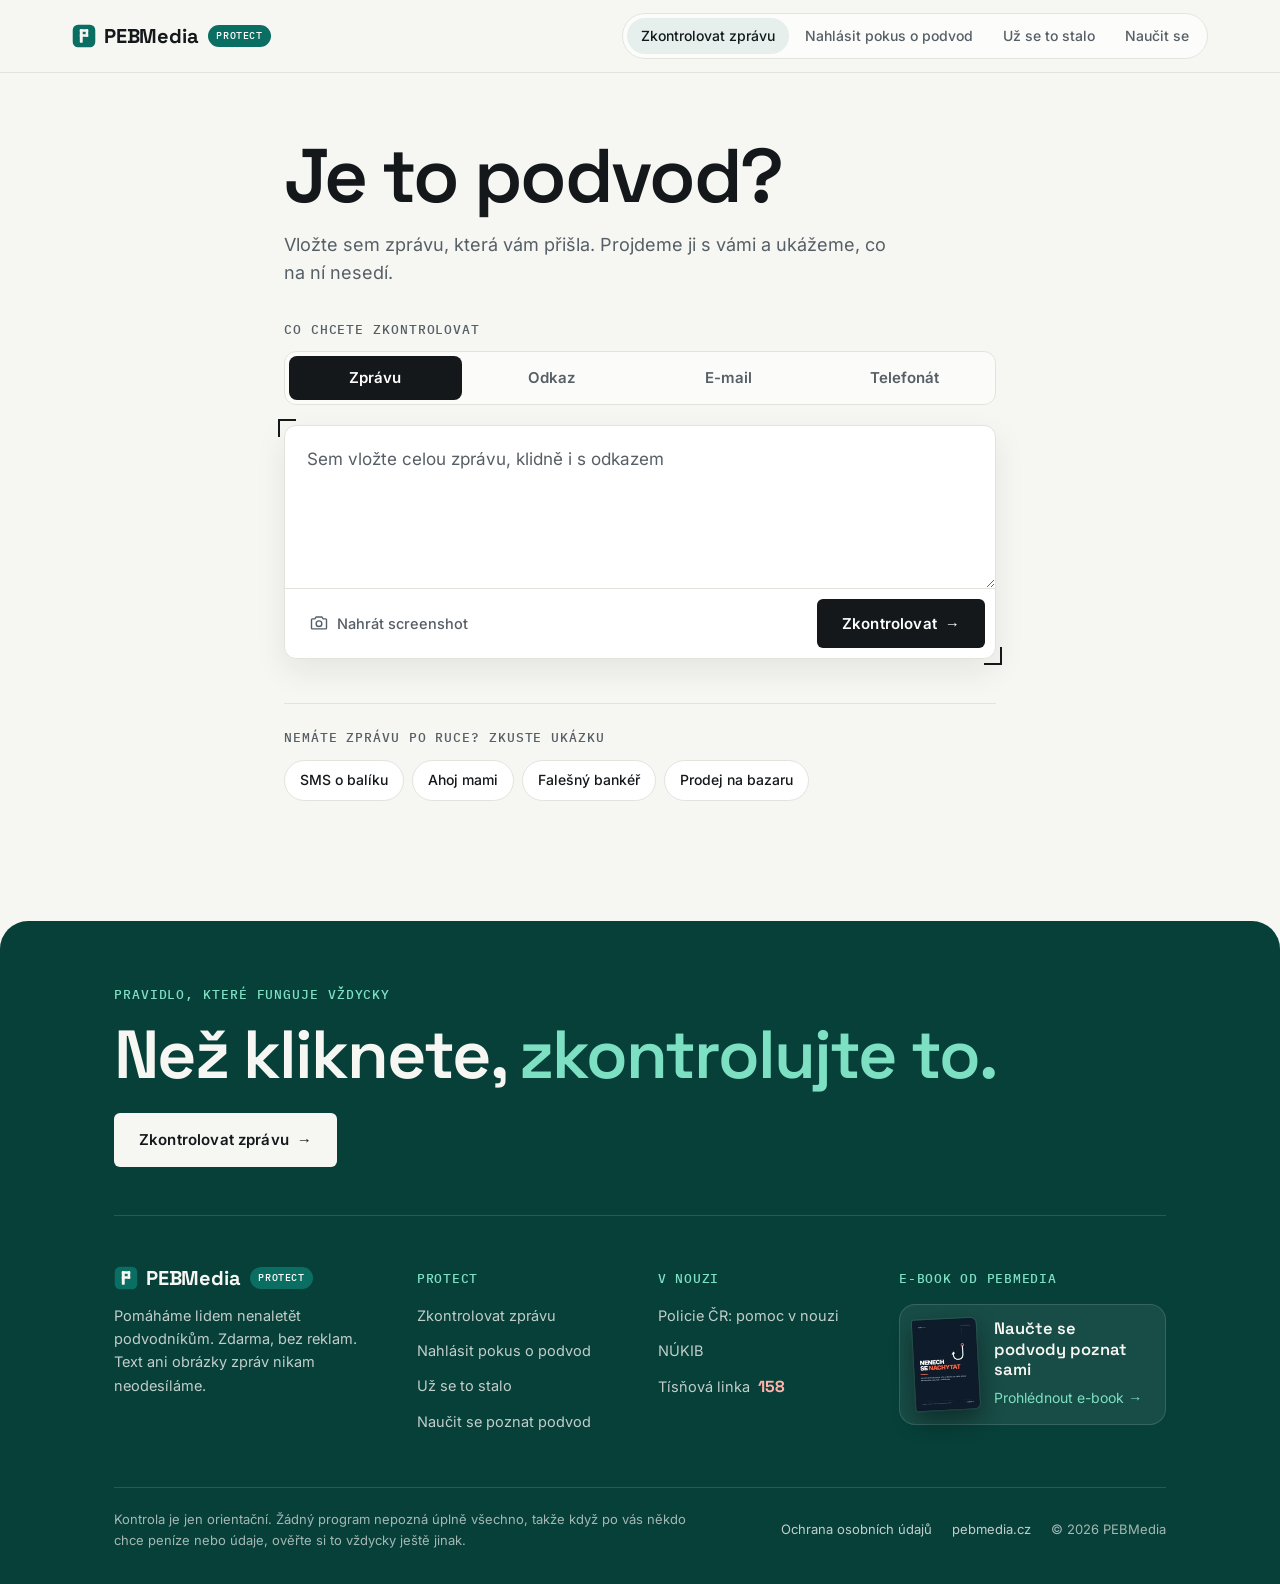
==== index.html @ 1f3a0f0b "Čistší úvod, nová patička v zelené PEBMedia, lepší zobrazení na všech telefonech - Bez štítků s tečk" ====
<!doctype html>
<html lang="cs">
<head>
<meta charset="utf-8">
<meta name="viewport" content="width=device-width, initial-scale=1, viewport-fit=cover">
<title>PEBMedia Protect</title>
<meta name="description" content="Přišla vám divná SMS nebo e-mail? Vložte ji sem a hned uvidíte, jestli jde o podvod. Zdarma, bez registrace a zpráva nikam neodchází.">
<meta name="theme-color" content="#F6F6F3">
<link rel="icon" href="data:image/svg+xml,%3Csvg xmlns='http://www.w3.org/2000/svg' viewBox='0 0 400 400'%3E%3Crect x='12' y='12' width='376' height='376' rx='88' fill='%230B6E63'/%3E%3Crect x='130' y='88' width='49' height='224' rx='10' fill='%23F6F6F3'/%3E%3Crect x='130' y='88' width='140' height='42' rx='10' fill='%23F6F6F3'/%3E%3Crect x='228' y='88' width='42' height='126' rx='10' fill='%23F6F6F3'/%3E%3Crect x='130' y='172' width='140' height='42' rx='10' fill='%23F6F6F3'/%3E%3C/svg%3E">
<link rel="stylesheet" href="assets/fonts.css">
<link rel="stylesheet" href="assets/style.css">
</head>
<body>
<!--BODY-->
<p id="sr-status" class="sr" role="status" aria-live="polite"></p>
<svg class="sprite" width="0" height="0" aria-hidden="true">
  <symbol id="logoMarkP" viewBox="0 0 400 400">
    <rect x="12" y="12" width="376" height="376" rx="88" fill="#0B6E63"/>
    <rect x="130" y="88" width="49" height="224" rx="10" fill="#F6F6F3"/>
    <rect x="130" y="88" width="140" height="42" rx="10" fill="#F6F6F3"/>
    <rect x="228" y="88" width="42" height="126" rx="10" fill="#F6F6F3"/>
    <rect x="130" y="172" width="140" height="42" rx="10" fill="#F6F6F3"/>
  </symbol>
</svg>

<header class="site-header">
  <div class="header-inner">
    <a class="logo logo-home" href="https://pebmedia.cz" aria-label="PEBMedia, zpět na web pebmedia.cz">
      <span class="logo-mark"><svg viewBox="0 0 400 400"><use href="#logoMarkP"/></svg></span>
      <span>PEBMedia</span>
      <span class="logo-tag">Protect</span>
    </a>
    <nav class="main-nav" aria-label="Hlavní">
      <a href="#" data-view="check" id="nav-check" aria-current="page"><span class="long">Zkontrolovat zprávu</span><span class="short">Kontrola</span></a>
      <a href="#nahlasit" data-view="report" id="nav-report"><span class="long">Nahlásit pokus o podvod</span><span class="short">Nahlásit</span></a>
      <a href="#pomoc" data-view="help" id="nav-help"><span class="long">Už se to stalo</span><span class="short">Už se stalo</span></a>
      <a href="#naucit" data-view="learn" id="nav-learn"><span class="long">Naučit se</span><span class="short">Naučit se</span></a>
    </nav>
  </div>
</header>

<main class="container">
  <!-- ========== KONTROLA ========== -->
  <div id="view-check">

    <section id="ask" class="hero">
      <h1>Je to podvod?</h1>
      <p class="hero-text" id="hero-text">Vložte sem zprávu, která vám přišla. Projdeme ji s vámi a ukážeme, co na ní nesedí.</p>

      <p class="mono-label modes-label" id="modes-label">Co chcete zkontrolovat</p>
      <div class="modes" role="tablist" aria-labelledby="modes-label">
        <button type="button" role="tab" class="mode" id="tab-msg" data-mode="msg" aria-controls="mode-msg" aria-selected="true">Zprávu</button>
        <button type="button" role="tab" class="mode" id="tab-url" data-mode="url" aria-controls="mode-url" aria-selected="false" tabindex="-1">Odkaz</button>
        <button type="button" role="tab" class="mode" id="tab-mail" data-mode="mail" aria-controls="mode-mail" aria-selected="false" tabindex="-1">E-mail</button>
        <button type="button" role="tab" class="mode" id="tab-call" data-mode="call" aria-controls="mode-call" aria-selected="false" tabindex="-1">Telefonát</button>
      </div>

      <div id="mode-msg" role="tabpanel" aria-labelledby="tab-msg">
      <div class="composer" id="drop">
        <span class="corner tl" aria-hidden="true"></span><span class="corner br" aria-hidden="true"></span>
        <label class="sr" for="msg">Text zprávy</label>
        <textarea id="msg" rows="5" placeholder="Sem vložte celou zprávu, klidně i s odkazem" spellcheck="false"></textarea>

        <div class="ocr" id="ocr" hidden>
          <img id="ocr-img" alt="">
          <div class="ocr-body">
            <p id="ocr-status">Čtu text z obrázku</p>
            <p id="ocr-detail" class="ocr-detail" hidden></p>
            <div class="progress" role="progressbar" aria-label="Průběh čtení obrázku"><i id="ocr-bar"></i></div>
          </div>
        </div>
        <p class="ocr-note" id="ocr-note" role="alert" hidden></p>

        <div class="composer-bar">
          <input type="file" id="file" accept="image/png,image/jpeg,image/webp,image/gif,image/bmp,image/*" hidden>
          <button type="button" class="btn-ghost" id="pick">
            <svg viewBox="0 0 24 24" aria-hidden="true"><path d="M4 7h3l1.6-2.2h6.8L17 7h3a1 1 0 0 1 1 1v10a1 1 0 0 1-1 1H4a1 1 0 0 1-1-1V8a1 1 0 0 1 1-1Z"/><circle cx="12" cy="12.8" r="3.4"/></svg>
            Nahrát screenshot
          </button>
          <button type="button" class="btn btn-primary" id="go">Zkontrolovat <span class="arrow" aria-hidden="true">→</span></button>
        </div>
      </div>

      <div class="try">
        <p class="mono-label">Nemáte zprávu po ruce? Zkuste ukázku</p>
        <div class="try-row">
          <button type="button" class="chip" data-ex="posta">SMS o balíku</button>
          <button type="button" class="chip" data-ex="mami">Ahoj mami</button>
          <button type="button" class="chip" data-ex="bank">Falešný bankéř</button>
          <button type="button" class="chip" data-ex="vinted">Prodej na bazaru</button>
        </div>
      </div>
      </div>

      <div id="mode-url" role="tabpanel" aria-labelledby="tab-url" hidden>
        <form class="composer form-card" id="url-form" novalidate>
          <span class="corner tl" aria-hidden="true"></span><span class="corner br" aria-hidden="true"></span>
          <div class="form-pad">
            <div class="field"><label for="url-in">Adresa odkazu</label>
              <input id="url-in" type="text" inputmode="url" autocomplete="off" autocapitalize="off" spellcheck="false" placeholder="např. https://ceskaposta-cz.info/zasilka"></div>
            <p class="hint">Odkaz neotevíráme ani nikam neposíláme. Rozebereme jen to, co je napsané v adrese, takže je to bezpečné.</p>
            <p class="field-err" id="url-err" role="alert" hidden>V tom, co jste vložili, jsme žádnou webovou adresu nenašli. Zkopírujte ji celou, třeba i s https://.</p>
          </div>
          <div class="composer-bar"><span></span><button type="submit" class="btn btn-primary">Rozebrat odkaz <span class="arrow" aria-hidden="true">→</span></button></div>
        </form>
        <div class="try">
          <p class="mono-label">Zkuste ukázku</p>
          <div class="try-row">
            <button type="button" class="chip" data-url-ex="https://login.csob.cz.overeni-klienta.com/prihlaseni">Banka v subdoméně</button>
            <button type="button" class="chip" data-url-ex="https://сeskaposta.cz-zasilky.info/track">Cizí písmena</button>
            <button type="button" class="chip" data-url-ex="https://bit.ly/3xYz12">Zkrácený odkaz</button>
          </div>
        </div>
      </div>

      <div id="mode-mail" role="tabpanel" aria-labelledby="tab-mail" hidden>
        <form class="composer form-card" id="mail-form" novalidate>
          <span class="corner tl" aria-hidden="true"></span><span class="corner br" aria-hidden="true"></span>
          <div class="form-pad">
            <div class="cols">
              <div class="field"><label for="m-name">Jméno odesílatele</label><input id="m-name" type="text" autocomplete="off" placeholder="např. Česká spořitelna"></div>
              <div class="field"><label for="m-addr">Adresa odesílatele</label><input id="m-addr" type="text" inputmode="email" autocomplete="off" autocapitalize="off" spellcheck="false" placeholder="např. info@banka.cz"></div>
              <div class="field field-wide"><label for="m-subj">Předmět</label><input id="m-subj" type="text" autocomplete="off"></div>
              <div class="field field-wide"><label for="m-body">Text e-mailu</label><textarea id="m-body" rows="5" spellcheck="false" placeholder="Vložte text e-mailu i s odkazy"></textarea></div>
            </div>
            <p class="hint">Adresu najdete po rozkliknutí jména odesílatele. Jméno si může nastavit kdokoli, adresa prozradí víc.</p>
            <details class="more-fields">
              <summary>Mám i technické hlavičky e-mailu (pro pokročilé)</summary>
              <div class="field"><label for="m-head">Hlavičky e-mailu</label><textarea id="m-head" rows="4" spellcheck="false" placeholder="From: …&#10;Reply-To: …&#10;Authentication-Results: …"></textarea></div>
              <p class="hint">V poště je najdete pod volbou jako Zobrazit originál nebo Zdrojový kód zprávy. Přečteme z nich jen to, co v nich je zapsané. Sami nic neověřujeme.</p>
            </details>
            <p class="field-err" id="mail-err" role="alert" hidden>Vyplňte prosím aspoň adresu odesílatele nebo text e-mailu.</p>
          </div>
          <div class="composer-bar"><span></span><button type="submit" class="btn btn-primary">Zkontrolovat e-mail <span class="arrow" aria-hidden="true">→</span></button></div>
        </form>
      </div>

      <div id="mode-call" role="tabpanel" aria-labelledby="tab-call" hidden>
        <div class="card quiz call" id="call-box"></div>
      </div>

    </section>

    <section id="result" hidden></section>
  </div>

  <!-- ========== NAHLÁSIT POKUS ========== -->
  <div id="view-report" hidden>
    <section class="hero hero-sm">
      <h1>Zkoušeli to na vás?</h1>
      <p class="hero-text">I když jste nenaletěli, stojí za to podvod nahlásit. Číslo nebo web se pak dá zablokovat dřív, než přijde o peníze někdo další.</p>
    </section>

    <div class="police-cta">
      <div>
        <p class="mono-label">Policie ČR</p>
        <h2>Chcete to nahlásit policii?</h2>
        <p>Policie ČR na svém webu online formulář pro oznámení neuvádí. Oznámení podáte osobně, poštou, datovou schránkou nebo e-mailem s elektronickým podpisem. Pomůžeme vám připravit jeho text.</p>
      </div>
      <button type="button" class="btn btn-light" data-open-police>Připravit oznámení <span class="arrow" aria-hidden="true">→</span></button>
    </div>

    <section class="block">
      <p class="mono-label">Rychlé nahlášení</p>
      <h2>Kam s tím podle toho, co vám přišlo</h2>
      <div class="ways">
        <article class="way">
          <p class="way-tag">SMS</p>
          <h3>Podvodná SMS</h3>
          <p>Přepošlete ji na číslo <b class="num-big">7726</b>. Je to společná linka českých operátorů pro nahlašování podvodných zpráv.</p>
        </article>
        <article class="way">
          <p class="way-tag">Telefonát</p>
          <h3>Divný hovor</h3>
          <p>U některých operátorů pošlete na <b class="num-big">7726</b> SMS ve tvaru <code>Podvod číslo čas</code>, třeba <code>Podvod 777123456 14:20</code>.</p>
        </article>
        <article class="way">
          <p class="way-tag">Web</p>
          <h3>Falešná stránka</h3>
          <p>Nahlaste ji Googlu. Když ji uzná za podvod, Chrome a další prohlížeče na ni začnou varovat.</p>
          <a class="way-link" href="https://safebrowsing.google.com/safebrowsing/report_phish/?hl=cs" target="_blank" rel="noopener">Nahlásit stránku Googlu <span aria-hidden="true">↗</span></a>
        </article>
        <article class="way">
          <p class="way-tag">E-mail</p>
          <h3>Podvodný e-mail</h3>
          <p>V poště ho označte jako spam nebo phishing. Na nic v něm neklikejte a neodpovídejte na něj.</p>
        </article>
        <article class="way">
          <p class="way-tag">Bazar</p>
          <h3>Falešný kupující nebo prodejce</h3>
          <p>Nahlaste profil přímo na bazaru nebo na Vinted a varujte ostatní na webu Podvod na bazaru.</p>
          <a class="way-link" href="https://podvodnabazaru.cz" target="_blank" rel="noopener">podvodnabazaru.cz <span aria-hidden="true">↗</span></a>
        </article>
        <article class="way">
          <p class="way-tag">E-shop</p>
          <h3>Podezřelý e-shop</h3>
          <p>Dejte vědět České obchodní inspekci. Vede seznam rizikových e-shopů, před kterými varuje.</p>
          <a class="way-link" href="https://coi.gov.cz" target="_blank" rel="noopener">coi.gov.cz <span aria-hidden="true">↗</span></a>
        </article>
      </div>
      <p class="note-src">Postup vychází z doporučení Policie ČR. Když podvodník zneužil jméno konkrétní firmy, třeba pošty nebo banky, napište i jí. Většinou o tom ráda ví.</p>
    </section>
  </div>

  <!-- ========== UŽ SE TO STALO ========== -->
  <div id="view-help" hidden>
    <section class="hero hero-sm">
      <h1>Už se to stalo?</h1>
      <p class="hero-text">Hlavně klid. Spousta věcí se dá ještě zachránit, když začnete hned.</p>
    </section>

    <div class="alarm">
      <p class="mono-label">Nejdřív tohle</p>
      <p><b>Jde o peníze nebo o kartu?</b> Zavolejte hned své bance na číslo ze zadní strany karty. Kartu si můžete zablokovat i sami v aplikaci banky.</p>
      <p>Když vám někdo vyhrožuje nebo jste v ohrožení, volejte <b class="big-num">158</b></p>
    </div>

    <section class="block">
      <p class="mono-label">Nouzový plán</p>
      <h2>Co se vám stalo?</h2>
      <p class="block-text">Označte všechno, co platí. Seřadíme kroky podle toho, co je potřeba udělat nejdřív.</p>
      <fieldset class="checks sit-list" id="sit-list"><legend class="sr">Co se stalo</legend></fieldset>
      <div id="plan" class="plan"></div>
    </section>

    <div class="police-cta">
      <div>
        <p class="mono-label">Policie ČR</p>
        <h2>Přišli jste o peníze nebo údaje?</h2>
        <p>Podejte oznámení na policii. Pomůžeme vám připravit text, aby v něm nic důležitého nechybělo. Podáte ho pak sami.</p>
      </div>
      <button type="button" class="btn btn-light" data-open-police>Připravit oznámení <span class="arrow" aria-hidden="true">→</span></button>
    </div>
  </div>

  <!-- ========== NAUČIT SE ========== -->
  <div id="view-learn" hidden>
    <section class="hero hero-sm">
      <h1>Poznejte podvod dřív, než přijde</h1>
      <p class="hero-text">Krátký trénink a přehled nejčastějších triků. Na každém příkladu ukážeme, podle čeho podvod poznáte a co dělat.</p>
    </section>

    <section class="block" id="training-sec">
      <p class="mono-label">Trénink</p>
      <h2>Podvod, nebo v pořádku?</h2>
      <p class="block-text">Osm krátkých zpráv. U každé tipněte, jestli je to podvod. Hned uvidíte vysvětlení.</p>
      <div class="card quiz training" id="training"></div>
    </section>

    <section class="block">
      <p class="mono-label">Knihovna podvodů</p>
      <h2>Nejčastější triky podvodníků</h2>
      <div class="acc lib-list">
        <details class="lib" id="podvod-balik">
          <summary><span class="lib-tag">SMS</span><span class="sum-title">Falešná zásilka</span></summary>
          <div class="inner">
            <p class="lib-desc">Zpráva tvrdí, že balík nejde doručit nebo že je potřeba doplatit pár korun za clo či dopravu. Odkaz vede na falešnou stránku, která chce údaje z karty.</p>
            <p class="mono-label lib-label">Vymyšlená ukázka</p>
            <blockquote class="lib-ex">PPL: Zásilku nelze doručit, chybí číslo domu. Doplňte adresu a uhraďte 29 Kč do 24 hodin: https://ppl-cz.dorucovani.top/adresa</blockquote>
            <div class="lib-cols">
              <div><p class="lib-h">Podle čeho ho poznáte</p><ul class="lib-signs"><li>Malá částka a krátký termín</li><li>Adresa jen připomíná název přepravce</li><li>Chce údaje z karty kvůli pár korunám</li></ul></div>
              <div><p class="lib-h">Co dělat</p><ul class="lib-todo"><li>Na odkaz neklikejte</li><li>Stav zásilky ověřte v aplikaci nebo na webu přepravce, který napíšete sami</li><li>SMS přepošlete na 7726</li></ul></div>
            </div>
            <button type="button" class="btn btn-secondary lib-btn" data-lib-ex="PPL: Zásilku nelze doručit, chybí číslo domu. Doplňte adresu a uhraďte 29 Kč do 24 hodin: https://ppl-cz.dorucovani.top/adresa">Zkontrolovat ukázku <span class="arrow" aria-hidden="true">→</span></button>
          </div>
        </details>
        <details class="lib" id="podvod-bankar">
          <summary><span class="lib-tag">Telefonát</span><span class="sum-title">Falešný bankéř a bezpečný účet</span></summary>
          <div class="inner">
            <p class="lib-desc">Volá „bezpečnostní oddělení banky“ nebo „policie“. Tvrdí, že vám někdo krade peníze a že je musíte rychle převést na bezpečný účet nebo si nainstalovat aplikaci.</p>
            <p class="mono-label lib-label">Vymyšlená ukázka</p>
            <blockquote class="lib-ex">Dobrý den, tady bezpečnostní oddělení vaší banky. Na vašem účtu probíhá podezřelá transakce. Abychom ochránili vaše úspory, převeďte je prosím na bezpečný účet.</blockquote>
            <div class="lib-cols">
              <div><p class="lib-h">Podle čeho ho poznáte</p><ul class="lib-signs"><li>Bezpečný účet neexistuje</li><li>Číslo na displeji může vypadat jako číslo banky, i to se dá podvrhnout</li><li>Spěch, strach a prosba, abyste o tom nikomu neříkali</li></ul></div>
              <div><p class="lib-h">Co dělat</p><ul class="lib-todo"><li>Zavěste</li><li>Zavolejte bance sami na číslo ze zadní strany karty</li><li>Nic nepřevádějte, nic neinstalujte a nesdělujte žádné kódy</li></ul></div>
            </div>
            <button type="button" class="btn btn-secondary lib-btn" data-lib-call>Projít průvodce telefonátem <span class="arrow" aria-hidden="true">→</span></button>
          </div>
        </details>
        <details class="lib" id="podvod-mami">
          <summary><span class="lib-tag">Chat</span><span class="sum-title">Ahoj mami, mám nové číslo</span></summary>
          <div class="inner">
            <p class="lib-desc">Někdo píše jako vaše dítě nebo jiný blízký. Rozbil se mu telefon, má nové číslo a hned potřebuje zaplatit fakturu.</p>
            <p class="mono-label lib-label">Vymyšlená ukázka</p>
            <blockquote class="lib-ex">Ahoj mami, rozbil se mi mobil, tohle je moje nové číslo. Můžeš za mě rychle zaplatit fakturu 12 400 Kč? Banku mám ve starém telefonu.</blockquote>
            <div class="lib-cols">
              <div><p class="lib-h">Podle čeho ho poznáte</p><ul class="lib-signs"><li>Neznámé číslo a hned prosba o peníze</li><li>Nechce volat, jen psát</li><li>Spěch a výmluva, proč nemůže zaplatit sám</li></ul></div>
              <div><p class="lib-h">Co dělat</p><ul class="lib-todo"><li>Zavolejte na číslo, které máte u blízkého uložené</li><li>Zeptejte se na něco, co ví jen on</li><li>Dokud si to neověříte, nic neposílejte</li></ul></div>
            </div>
            <button type="button" class="btn btn-secondary lib-btn" data-lib-ex="Ahoj mami, rozbil se mi mobil, tohle je moje nové číslo. Můžeš za mě rychle zaplatit fakturu 12 400 Kč? Banku mám ve starém telefonu.">Zkontrolovat ukázku <span class="arrow" aria-hidden="true">→</span></button>
          </div>
        </details>
        <details class="lib" id="podvod-bazar">
          <summary><span class="lib-tag">Bazar</span><span class="sum-title">Kupující, který vám chce „poslat peníze“</span></summary>
          <div class="inner">
            <p class="lib-desc">Při prodeji na bazaru nebo Vinted se ozve zájemce. Zboží prý zaplatil přes „bezpečnou platbu“ a vy máte jen kliknout a peníze přijmout.</p>
            <p class="mono-label lib-label">Vymyšlená ukázka</p>
            <blockquote class="lib-ex">Dobrý den, zboží jsem zaplatil přes Vinted, kurýr si ho vyzvedne. Pro přijetí platby klikněte a potvrďte kartu: vinted-cz.prijem-platby.online/item/552</blockquote>
            <div class="lib-cols">
              <div><p class="lib-h">Podle čeho ho poznáte</p><ul class="lib-signs"><li>Abyste peníze dostali, nikdy nemusíte zadávat údaje z karty</li><li>Odkaz vede mimo web bazaru</li><li>Kupující chce přejít do WhatsAppu nebo e-mailu</li></ul></div>
              <div><p class="lib-h">Co dělat</p><ul class="lib-todo"><li>Komunikujte jen uvnitř bazaru</li><li>Na odkazy od kupujících neklikejte</li><li>Profil nahlaste bazaru</li></ul></div>
            </div>
            <button type="button" class="btn btn-secondary lib-btn" data-lib-ex="Dobrý den, zboží jsem zaplatil přes Vinted, kurýr si ho vyzvedne. Pro přijetí platby klikněte a potvrďte kartu: vinted-cz.prijem-platby.online/item/552">Zkontrolovat ukázku <span class="arrow" aria-hidden="true">→</span></button>
          </div>
        </details>
        <details class="lib" id="podvod-investice">
          <summary><span class="lib-tag">Reklama</span><span class="sum-title">Zaručený výdělek z investic</span></summary>
          <div class="inner">
            <p class="lib-desc">Reklama se známou tváří nebo „poradce“ slibuje rychlé zbohatnutí na kryptoměnách či akciích. Začíná se malou částkou, pak chce víc a víc.</p>
            <p class="mono-label lib-label">Vymyšlená ukázka</p>
            <blockquote class="lib-ex">Gratulujeme! Byli jste vybráni do investičního programu. Z vkladu 5 000 Kč můžete mít do měsíce 80 000 Kč. Zaručený výdělek bez rizika.</blockquote>
            <div class="lib-cols">
              <div><p class="lib-h">Podle čeho ho poznáte</p><ul class="lib-signs"><li>Zaručený výdělek neexistuje</li><li>Známá osobnost v reklamě bývá zneužitá</li><li>Tlak, abyste vložili víc, nebo instalace aplikace pro vzdálený přístup</li></ul></div>
              <div><p class="lib-h">Co dělat</p><ul class="lib-todo"><li>Nic neposílejte</li><li>Investiční firmu si ověřte v seznamech České národní banky</li><li>Kdo slibuje vrácení ztracených peněz za poplatek, bývá další podvodník</li></ul></div>
            </div>
            <button type="button" class="btn btn-secondary lib-btn" data-lib-ex="Gratulujeme! Byli jste vybráni do investičního programu. Z vkladu 5 000 Kč můžete mít do měsíce 80 000 Kč. Zaručený výdělek bez rizika.">Zkontrolovat ukázku <span class="arrow" aria-hidden="true">→</span></button>
          </div>
        </details>
        <details class="lib" id="podvod-prace">
          <summary><span class="lib-tag">Chat</span><span class="sum-title">Snadná práce z domova</span></summary>
          <div class="inner">
            <p class="lib-desc">Nabídka vydělat stovky korun denně za lajkování videí nebo hodnocení hotelů. Komunikace se rychle přesune na WhatsApp nebo Telegram.</p>
            <p class="mono-label lib-label">Vymyšlená ukázka</p>
            <blockquote class="lib-ex">Dobrý den, nabízíme práci z domova, 1 500 až 3 000 Kč denně za hodnocení produktů. Pro více informací napište na WhatsApp.</blockquote>
            <div class="lib-cols">
              <div><p class="lib-h">Podle čeho ho poznáte</p><ul class="lib-signs"><li>Velký výdělek za skoro žádnou práci</li><li>Přesun do chatu</li><li>Časem chtějí „vklad“, abyste mohli vybrat odměnu</li></ul></div>
              <div><p class="lib-h">Co dělat</p><ul class="lib-todo"><li>Neodpovídejte</li><li>Neposílejte peníze ani kopii dokladů</li><li>Zprávu nahlaste jako spam</li></ul></div>
            </div>
            <button type="button" class="btn btn-secondary lib-btn" data-lib-ex="Dobrý den, nabízíme práci z domova, 1 500 až 3 000 Kč denně za hodnocení produktů. Pro více informací napište na WhatsApp.">Zkontrolovat ukázku <span class="arrow" aria-hidden="true">→</span></button>
          </div>
        </details>
        <details class="lib" id="podvod-preplatek">
          <summary><span class="lib-tag">SMS</span><span class="sum-title">Přeplatek nebo vrácení peněz</span></summary>
          <div class="inner">
            <p class="lib-desc">Úřad, energetická firma nebo operátor vám prý dluží peníze. Abyste je dostali, máte vyplnit údaje z karty.</p>
            <p class="mono-label lib-label">Vymyšlená ukázka</p>
            <blockquote class="lib-ex">Finanční správa: Máte nárok na vrácení přeplatku daně 4 210 Kč. Pro výplatu vyplňte údaje platební karty: https://vraceni-dane.online/form</blockquote>
            <div class="lib-cols">
              <div><p class="lib-h">Podle čeho ho poznáte</p><ul class="lib-signs"><li>Úřady peníze vracejí na účet, ne „přes kartu“</li><li>Adresa není oficiální web úřadu</li><li>Lákavá částka, kterou nečekáte</li></ul></div>
              <div><p class="lib-h">Co dělat</p><ul class="lib-todo"><li>Na odkaz neklikejte</li><li>Ověřte si to přímo u úřadu nebo firmy</li><li>SMS přepošlete na 7726</li></ul></div>
            </div>
            <button type="button" class="btn btn-secondary lib-btn" data-lib-ex="Finanční správa: Máte nárok na vrácení přeplatku daně 4 210 Kč. Pro výplatu vyplňte údaje platební karty: https://vraceni-dane.online/form">Zkontrolovat ukázku <span class="arrow" aria-hidden="true">→</span></button>
          </div>
        </details>
        <details class="lib" id="podvod-ucet">
          <summary><span class="lib-tag">E-mail</span><span class="sum-title">Zablokovaný účet nebo schránka</span></summary>
          <div class="inner">
            <p class="lib-desc">E-mail jako od banky, Seznamu, Microsoftu nebo Netflixu tvrdí, že účet bude zablokován. Odkaz vede na kopii přihlašovací stránky.</p>
            <p class="mono-label lib-label">Vymyšlená ukázka</p>
            <blockquote class="lib-ex">Váš účet bude do 24 hodin zablokován kvůli neověřeným údajům. Přihlaste se a ověřte svou totožnost: https://seznam-overeni.com/login</blockquote>
            <div class="lib-cols">
              <div><p class="lib-h">Podle čeho ho poznáte</p><ul class="lib-signs"><li>Výhrůžka zablokováním a krátký termín</li><li>Adresa odkazu není oficiální doména služby</li><li>Jméno odesílatele nesedí s jeho adresou</li></ul></div>
              <div><p class="lib-h">Co dělat</p><ul class="lib-todo"><li>Na odkaz neklikejte</li><li>Přihlaste se sami přes aplikaci nebo web, který znáte</li><li>Pokud jste heslo zadali, hned ho změňte</li></ul></div>
            </div>
            <button type="button" class="btn btn-secondary lib-btn" data-lib-ex="Váš účet bude do 24 hodin zablokován kvůli neověřeným údajům. Přihlaste se a ověřte svou totožnost: https://seznam-overeni.com/login">Zkontrolovat ukázku <span class="arrow" aria-hidden="true">→</span></button>
          </div>
        </details>
        <details class="lib" id="podvod-qr">
          <summary><span class="lib-tag">Dopis i SMS</span><span class="sum-title">QR kód s výzvou k platbě</span></summary>
          <div class="inner">
            <p class="lib-desc">Dopis, leták nebo zpráva s QR kódem, který máte rychle naskenovat a zaplatit pokutu, poplatek nebo „doplatek“.</p>
            <p class="mono-label lib-label">Vymyšlená ukázka</p>
            <blockquote class="lib-ex">Výzva k úhradě: nezaplacené parkovné. Naskenujte QR kód a uhraďte pokutu 1 500 Kč do 3 dnů, jinak předáme vymáhání.</blockquote>
            <div class="lib-cols">
              <div><p class="lib-h">Podle čeho ho poznáte</p><ul class="lib-signs"><li>Nátlak a výhrůžka vymáháním</li><li>Neznáte, za co platíte</li><li>QR kód může vést na cizí účet nebo falešnou stránku</li></ul></div>
              <div><p class="lib-h">Co dělat</p><ul class="lib-todo"><li>Než zaplatíte, ověřte si pohledávku u úřadu nebo firmy na kontaktu, který si najdete sami</li><li>Podívejte se, komu peníze posíláte, než platbu potvrdíte</li></ul></div>
            </div>
            <button type="button" class="btn btn-secondary lib-btn" data-lib-ex="Výzva k úhradě: nezaplacené parkovné. Naskenujte QR kód a uhraďte pokutu 1 500 Kč do 3 dnů, jinak předáme vymáhání.">Zkontrolovat ukázku <span class="arrow" aria-hidden="true">→</span></button>
          </div>
        </details>
        <details class="lib" id="podvod-eshop">
          <summary><span class="lib-tag">Web</span><span class="sum-title">Podezřele levný e-shop</span></summary>
          <div class="inner">
            <p class="lib-desc">Obchod nabízí značkové zboží za zlomek ceny, často z reklamy na sociálních sítích. Zboží nikdy nepřijde.</p>
            <div class="lib-cols">
              <div><p class="lib-h">Podle čeho ho poznáte</p><ul class="lib-signs"><li>Ceny, které jsou až moc dobré</li><li>Chybí IČO, adresa nebo skutečný kontakt</li><li>Jen platba předem, žádná dobírka</li></ul></div>
              <div><p class="lib-h">Co dělat</p><ul class="lib-todo"><li>Podívejte se do seznamu rizikových e-shopů České obchodní inspekce</li><li>Hledejte recenze mimo samotný web</li><li>Platili jste kartou? Zavolejte bance kvůli reklamaci platby</li></ul></div>
            </div>
            <a class="way-link" href="https://coi.gov.cz" target="_blank" rel="noopener">coi.gov.cz <span aria-hidden="true">↗</span></a>
          </div>
        </details>
        <details class="lib" id="podvod-znamka">
          <summary><span class="lib-tag">Web</span><span class="sum-title">Falešná dálniční známka</span></summary>
          <div class="inner">
            <p class="lib-desc">Stránka, která vypadá jako oficiální prodej elektronické dálniční známky, ale účtuje si vyšší cenu, nebo známku vůbec neprodá.</p>
            <p class="mono-label lib-label">Vymyšlená ukázka</p>
            <blockquote class="lib-ex">Kupte si dálniční známku na rok 2027 rychle a bez front: https://dalnicni-znamka-eshop.com</blockquote>
            <div class="lib-cols">
              <div><p class="lib-h">Podle čeho ho poznáte</p><ul class="lib-signs"><li>Web se objeví mezi placenými výsledky vyhledávání</li><li>Cena je vyšší než oficiální</li><li>Adresa není oficiální prodejní web</li></ul></div>
              <div><p class="lib-h">Co dělat</p><ul class="lib-todo"><li>Známku kupujte jen přes oficiální web edalnice.cz nebo na prodejních místech</li><li>Adresu si raději napište sami</li></ul></div>
            </div>
            <button type="button" class="btn btn-secondary lib-btn" data-lib-ex="Kupte si dálniční známku na rok 2027 rychle a bez front: https://dalnicni-znamka-eshop.com">Zkontrolovat ukázku <span class="arrow" aria-hidden="true">→</span></button>
          </div>
        </details>
        <details class="lib" id="podvod-podpora">
          <summary><span class="lib-tag">Telefonát</span><span class="sum-title">Falešná technická podpora</span></summary>
          <div class="inner">
            <p class="lib-desc">Volá „Microsoft“, operátor nebo banka a tvrdí, že máte v počítači virus. Chce, abyste nainstalovali AnyDesk nebo TeamViewer.</p>
            <p class="mono-label lib-label">Vymyšlená ukázka</p>
            <blockquote class="lib-ex">Dobrý den, volám z technické podpory Microsoftu. Ve vašem počítači jsme našli virus. Nainstalujte si prosím aplikaci AnyDesk, pomůžeme vám ho odstranit.</blockquote>
            <div class="lib-cols">
              <div><p class="lib-h">Podle čeho ho poznáte</p><ul class="lib-signs"><li>Firmy samy nevolají kvůli virům ve vašem počítači</li><li>Chtějí vzdálený přístup</li><li>Pak „omylem“ vrací peníze a chtějí je zpátky</li></ul></div>
              <div><p class="lib-h">Co dělat</p><ul class="lib-todo"><li>Zavěste</li><li>Nic neinstalujte</li><li>Pokud už je aplikace nainstalovaná, odpojte zařízení od internetu a postupujte podle nouzového plánu</li></ul></div>
            </div>
            <button type="button" class="btn btn-secondary lib-btn" data-lib-call>Projít průvodce telefonátem <span class="arrow" aria-hidden="true">→</span></button>
          </div>
        </details>
      </div>
      <p class="lib-meta">Aktualizováno 13. 10. 2026. Ukázky jsou vymyšlené, adresy v nich neotevírejte.</p>
      <p class="note-src">Vychází z doporučení <a href="https://archiv.policie.gov.cz/clanek/web-informacni-servis-zpravodajstvi-soucasne-trendy-podvodniku-vishing-a-spoofing.aspx" target="_blank" rel="noopener">Policie ČR</a> a <a href="https://nukib.gov.cz/cs/infoservis/aktuality/1997-jak-se-branit-podvodnym-telefonatum/" target="_blank" rel="noopener">NÚKIB</a>. Víc příkladů a testů najdete na <a href="https://www.kybertest.cz" target="_blank" rel="noopener">kybertest.cz</a> (Česká bankovní asociace) a <a href="https://www.panprokoukl.cz" target="_blank" rel="noopener">panprokoukl.cz</a> (Olomoucký kraj a Policie ČR).</p>
    </section>
  </div>
</main>

<!-- ========== OKNO: OZNÁMENÍ PRO POLICII ========== -->
<dialog id="police" class="modal" aria-labelledby="police-title">
  <div class="modal-head">
    <div>
      <p class="mono-label">Podklady pro Policii ČR</p>
      <h2 id="police-title">Připravíme text oznámení</h2>
    </div>
    <button type="button" class="modal-close" data-close aria-label="Zavřít">
      <svg viewBox="0 0 24 24" aria-hidden="true"><path d="M6 6l12 12M18 6 6 18"/></svg>
    </button>
  </div>

  <form class="modal-body" id="report" novalidate>
    <p class="modal-intro">Vyplňte, co víte. Kromě dvou označených polí není nic povinné. <b>Nic se nikam neodesílá.</b> Na konci dostanete text oznámení a postup, jak ho policii podat sami.</p>

    <fieldset class="step">
      <legend><span class="step-num">01</span>Co se stalo</legend>
      <div class="seg" role="radiogroup" aria-label="Rozsah" aria-required="true">
        <label class="seg-opt"><input type="radio" name="r-kind" value="attempt" checked><span>Jen pokus, o nic jsem nepřišel(a)</span></label>
        <label class="seg-opt"><input type="radio" name="r-kind" value="loss"><span>Přišel(a) jsem o peníze nebo údaje</span></label>
      </div>
      <p class="hint" id="r-kind-hint" hidden>Odpověděli jste, že jste už na něco klikli nebo něco zaplatili. Vyberte prosím, co platí.</p>
      <p class="field-err" id="r-kind-err" role="alert" hidden>Vyberte prosím, jestli šlo jen o pokus, nebo jste o něco přišli.</p>
      <div class="cols">
        <div class="field"><label for="r-when">Kdy to bylo</label><input id="r-when" type="text" placeholder="např. 12. 10. 2026 kolem 14:30"></div>
        <div class="field"><label for="r-channel">Jak se ozvali</label>
          <select id="r-channel"><option>přes SMS</option><option>e-mailem</option><option>telefonátem</option><option>přes WhatsApp nebo jiný chat</option><option>přes sociální síť</option><option>přes inzerát nebo bazar</option><option>jiným způsobem</option></select></div>
        <div class="field"><label for="r-from">Číslo nebo adresa podvodníka</label><input id="r-from" type="text"></div>
        <div class="field"><label for="r-link">Odkaz ze zprávy</label><input id="r-link" type="text"></div>
      </div>
      <div class="loss-only cols" hidden>
        <div class="field"><label for="r-amount">O kolik jste přišli</label><input id="r-amount" type="text" inputmode="decimal" placeholder="např. 12 500 Kč"></div>
        <div class="field"><label for="r-account">Kam peníze odešly</label><input id="r-account" type="text" placeholder="číslo účtu, pokud ho znáte"></div>
      </div>
      <div class="checks">
        <p class="checks-title">Co jste udělali (zaškrtněte, co platí)</p>
        <label class="check"><input type="checkbox" value="Otevřel(a) jsem odkaz ze zprávy."><span>Otevřel(a) jsem odkaz</span></label>
        <label class="check"><input type="checkbox" value="Zadal(a) jsem přihlašovací údaje nebo heslo."><span>Zadal(a) jsem heslo</span></label>
        <label class="check"><input type="checkbox" value="Zadal(a) jsem údaje z platební karty."><span>Zadal(a) jsem údaje z karty</span></label>
        <label class="check"><input type="checkbox" value="Poslal(a) jsem peníze."><span>Poslal(a) jsem peníze</span></label>
        <label class="check"><input type="checkbox" value="Nainstaloval(a) jsem aplikaci nebo jsem někomu umožnil(a) vzdálený přístup."><span>Nainstaloval(a) jsem aplikaci</span></label>
        <label class="check"><input type="checkbox" value="Sdělil(a) jsem kód z SMS."><span>Řekl(a) jsem kód z SMS</span></label>
      </div>
    </fieldset>

    <fieldset class="step">
      <legend><span class="step-num">02</span>Popište to vlastními slovy</legend>
      <div class="field"><label for="r-desc">Co se dělo</label><textarea id="r-desc" rows="4" placeholder="Kdo psal nebo volal, co po vás chtěl a co jste udělali."></textarea></div>
      <div class="field"><label for="r-timeline">Průběh krok po kroku</label><textarea id="r-timeline" rows="3" placeholder="Každý krok na nový řádek, třeba:&#10;14:20 přišla SMS o zásilce&#10;14:25 zadal(a) jsem údaje z karty&#10;14:40 volal(a) jsem bance"></textarea></div>
      <div class="field"><label for="r-msg">Text podvodné zprávy</label><textarea id="r-msg" rows="3" placeholder="Pokud ho máte, vložte ho sem."></textarea></div>
      <div class="checks">
        <p class="checks-title">Co máte u sebe jako důkaz</p>
        <label class="check"><input type="checkbox" id="r-ev-screens"><span>Screenshoty zpráv</span></label>
        <label class="check"><input type="checkbox" id="r-ev-message"><span>Původní zprávu v telefonu nebo e-mailu</span></label>
        <label class="check"><input type="checkbox" id="r-ev-payment"><span>Potvrzení o platbě nebo výpis</span></label>
      </div>
    </fieldset>

    <fieldset class="step">
      <legend><span class="step-num">03</span>Kdo oznámení podává</legend>
      <p class="hint">Policie podle svých stránek u oznámení uvádí jméno, datum narození a adresu oznamovatele. Bez nich vás nemůže kontaktovat. Oznámení jde podat i anonymně, pak pole nechte prázdná.</p>
      <div class="cols">
        <div class="field"><label for="r-name">Jméno a příjmení</label><input id="r-name" type="text" autocomplete="name"></div>
        <div class="field"><label for="r-born">Datum narození</label><input id="r-born" type="text" placeholder="např. 1. 5. 1960"></div>
        <div class="field field-wide"><label for="r-address">Adresa bydliště</label><input id="r-address" type="text" autocomplete="street-address"></div>
        <div class="field field-wide"><label for="r-contact">Telefon nebo e-mail</label><input id="r-contact" type="text"></div>
      </div>
      <label class="check loss-only" hidden><input type="checkbox" id="r-claim"><span>Chci, aby soud rozhodl o náhradě mé škody</span></label>
    </fieldset>

    <fieldset class="step">
      <legend><span class="step-num">04</span>Komu je oznámení určené</legend>
      <div class="field"><label for="r-region">Kraj, kde se to stalo nebo kde bydlíte (povinné)</label>
        <select id="r-region" required aria-required="true">
          <option value="" selected disabled>Vyberte kraj</option>
          <option value="krpa">Hlavní město Praha</option>
          <option value="krps">Středočeský kraj</option>
          <option value="krpc">Jihočeský kraj</option>
          <option value="krpp">Plzeňský kraj</option>
          <option value="krpk">Karlovarský kraj</option>
          <option value="krpu">Ústecký kraj</option>
          <option value="krpl">Liberecký kraj</option>
          <option value="krph">Královéhradecký kraj</option>
          <option value="krpe">Pardubický kraj</option>
          <option value="krpj">Kraj Vysočina</option>
          <option value="krpb">Jihomoravský kraj</option>
          <option value="krpm">Olomoucký kraj</option>
          <option value="krpz">Zlínský kraj</option>
          <option value="krpt">Moravskoslezský kraj</option>
        </select>
        <p class="field-err" id="r-region-err" role="alert" hidden>Vyberte prosím kraj, aby oznámení mělo správného adresáta.</p>
      </div>
    </fieldset>

    <div class="modal-actions">
      <button type="submit" class="btn btn-primary">Připravit text oznámení <span class="arrow" aria-hidden="true">→</span></button>
    </div>

    <div class="out" id="report-out" hidden>
      <p class="not-sent"><b>Zatím nic nebylo odesláno.</b> Tohle je jen text oznámení. Policii ho musíte podat sami jedním ze způsobů níže.</p>
      <p class="mono-label" id="report-out-title" tabindex="-1">Text oznámení</p>
      <pre id="report-text"></pre>
      <div class="row">
        <button type="button" class="btn btn-primary" id="copy">Zkopírovat text</button>
        <span class="copied" id="copy-msg" role="status"></span>
      </div>

      <p class="mono-label send-title">Jak ho podat (podle Policie ČR)</p>
      <ol class="send">
        <li>
          <b>Osobně na kterémkoli oddělení policie</b>
          <span>Ústně do protokolu. Vezměte s sebou tenhle text a telefon se zprávami. Policie oznámení přijmout musí na kterémkoli útvaru.</span>
        </li>
        <li>
          <b>Písemně poštou</b>
          <span>Text vytiskněte, podepište a pošlete doporučeně, nebo ho doneste osobně a nechte si potvrdit převzetí.</span>
        </li>
        <li>
          <b>Datovou schránkou</b>
          <span>Pošlete ho datovou schránkou krajského ředitelství. Seznam schránek: <a href="https://policie.gov.cz/datove-schranky-utvaru" target="_blank" rel="noopener">policie.gov.cz/datove-schranky-utvaru</a>.</span>
        </li>
        <li>
          <b>E-mailem s uznávaným elektronickým podpisem</b>
          <span>Na podatelnu krajského ředitelství <code class="addr" id="r-addr">nejdřív vyberte kraj</code> <button type="button" class="link" id="copy-addr">zkopírovat adresu</button></span>
          <span class="small-note">Policie u e-mailu uvádí uznávaný elektronický podpis. Běžný e-mail bez podpisu nemusí stačit, proto raději zvolte jiný způsob, pokud podpis nemáte.</span>
          <a class="way-link" id="r-mail" href="#">Otevřít e-mail <span aria-hidden="true">↗</span></a>
          <span class="small-note" id="r-mail-note"></span>
        </li>
      </ol>
      <p class="small-note">Přiložte screenshoty zpráv a u ztráty peněz i výpis z účtu. Zprávy zatím nemažte, jsou to důkazy. Zdroj postupu: <a href="https://policie.gov.cz/trestni-oznameni-odkaz" target="_blank" rel="noopener">policie.gov.cz</a>.</p>
    </div>
  </form>
</dialog>

<footer class="site-footer">
  <div class="container">
    <div class="footer-cta">
      <div>
        <p class="mono-label">Pravidlo, které funguje vždycky</p>
        <p class="footer-claim">Než kliknete, <span>zkontrolujte to.</span></p>
      </div>
      <a href="#" class="btn btn-light" data-view="check" data-top>Zkontrolovat zprávu <span class="arrow" aria-hidden="true">→</span></a>
    </div>

    <div class="footer-grid">
      <div class="footer-brand">
        <a class="logo" href="https://pebmedia.cz" target="_blank" rel="noopener">
          <span class="logo-mark"><svg viewBox="0 0 400 400"><use href="#logoMarkP"/></svg></span>
          <span>PEBMedia</span>
          <span class="logo-tag">Protect</span>
        </a>
        <p>Pomáháme lidem nenaletět podvodníkům. Zdarma, bez reklam. Text ani obrázky zpráv nikam neodesíláme.</p>
      </div>

      <div class="footer-col">
        <p class="footer-col-title">Protect</p>
        <a href="#" data-view="check" data-top>Zkontrolovat zprávu</a>
        <a href="#nahlasit" data-view="report">Nahlásit pokus o podvod</a>
        <a href="#pomoc" data-view="help">Už se to stalo</a>
        <a href="#naucit" data-view="learn">Naučit se poznat podvod</a>
      </div>

      <div class="footer-col">
        <p class="footer-col-title">V nouzi</p>
        <a href="https://policie.gov.cz/kyberkriminalita/pomoc-v-nouzi-4" target="_blank" rel="noopener">Policie ČR: pomoc v nouzi</a>
        <a href="https://nukib.gov.cz" target="_blank" rel="noopener">NÚKIB</a>
        <span>Tísňová linka <b>158</b></span>
      </div>

      <div class="footer-col footer-col-book">
        <p class="footer-col-title">E-book od PEBMedia</p>
        <a class="footer-book" href="https://pebmedia.cz/obchod/ebooky/" target="_blank" rel="noopener">
          <img class="footer-book-cover" src="assets/img/ebook-nenech-se-nachytat.webp" alt="Obálka e-booku Nenech se nachytat" width="72" height="102" loading="lazy">
          <span class="footer-book-text">
            <b>Naučte se podvody poznat sami</b>
            <span class="footer-book-link">Prohlédnout e-book <span class="arrow" aria-hidden="true">→</span></span>
          </span>
        </a>
      </div>
    </div>

    <div class="footer-bottom">
      <p>Kontrola je jen orientační. Žádný program nepozná úplně všechno, takže když po vás někdo chce peníze nebo údaje, ověřte si to vždycky ještě jinak.</p>
      <div class="footer-legal">
        <a href="https://pebmedia.cz/privacy.html" target="_blank" rel="noopener">Ochrana osobních údajů</a>
        <a href="https://pebmedia.cz" target="_blank" rel="noopener">pebmedia.cz</a>
        <span>© 2026 PEBMedia</span>
      </div>
    </div>
  </div>
</footer>
<!--/BODY-->
<script src="assets/analyzer.js"></script>
<script src="assets/report.js"></script>
<script src="assets/guides.js"></script>
<script src="assets/app.js"></script>
</body>
</html>
---- assets/fonts.css ----
/* Písma hostovaná přímo na pebmedia.cz (ne z Google Fonts) — návštěvníkům se tak
   nepředává IP adresa Googlu (GDPR). Licence: SIL Open Font License 1.1.
   Jen sady latin + latin-ext (čeština). Vygenerováno z fonts.googleapis.com. */

/* IBM Plex Mono 500 latin-ext */
@font-face {
  font-family: 'IBM Plex Mono';
  font-style: normal;
  font-weight: 500;
  font-display: swap;
  src: url(fonts/ibm-plex-mono-latin-ext-0.woff2) format('woff2');
  unicode-range: U+0100-02BA, U+02BD-02C5, U+02C7-02CC, U+02CE-02D7, U+02DD-02FF, U+0304, U+0308, U+0329, U+1D00-1DBF, U+1E00-1E9F, U+1EF2-1EFF, U+2020, U+20A0-20AB, U+20AD-20C0, U+2113, U+2C60-2C7F, U+A720-A7FF;
}

/* IBM Plex Mono 500 latin */
@font-face {
  font-family: 'IBM Plex Mono';
  font-style: normal;
  font-weight: 500;
  font-display: swap;
  src: url(fonts/ibm-plex-mono-latin-1.woff2) format('woff2');
  unicode-range: U+0000-00FF, U+0131, U+0152-0153, U+02BB-02BC, U+02C6, U+02DA, U+02DC, U+0304, U+0308, U+0329, U+2000-206F, U+20AC, U+2122, U+2191, U+2193, U+2212, U+2215, U+FEFF, U+FFFD;
}

/* IBM Plex Mono 600 latin-ext */
@font-face {
  font-family: 'IBM Plex Mono';
  font-style: normal;
  font-weight: 600;
  font-display: swap;
  src: url(fonts/ibm-plex-mono-latin-ext-2.woff2) format('woff2');
  unicode-range: U+0100-02BA, U+02BD-02C5, U+02C7-02CC, U+02CE-02D7, U+02DD-02FF, U+0304, U+0308, U+0329, U+1D00-1DBF, U+1E00-1E9F, U+1EF2-1EFF, U+2020, U+20A0-20AB, U+20AD-20C0, U+2113, U+2C60-2C7F, U+A720-A7FF;
}

/* IBM Plex Mono 600 latin */
@font-face {
  font-family: 'IBM Plex Mono';
  font-style: normal;
  font-weight: 600;
  font-display: swap;
  src: url(fonts/ibm-plex-mono-latin-3.woff2) format('woff2');
  unicode-range: U+0000-00FF, U+0131, U+0152-0153, U+02BB-02BC, U+02C6, U+02DA, U+02DC, U+0304, U+0308, U+0329, U+2000-206F, U+20AC, U+2122, U+2191, U+2193, U+2212, U+2215, U+FEFF, U+FFFD;
}

/* Inter 400 latin-ext */
@font-face {
  font-family: 'Inter';
  font-style: normal;
  font-weight: 400;
  font-display: swap;
  src: url(fonts/inter-latin-ext-4.woff2) format('woff2');
  unicode-range: U+0100-02BA, U+02BD-02C5, U+02C7-02CC, U+02CE-02D7, U+02DD-02FF, U+0304, U+0308, U+0329, U+1D00-1DBF, U+1E00-1E9F, U+1EF2-1EFF, U+2020, U+20A0-20AB, U+20AD-20C0, U+2113, U+2C60-2C7F, U+A720-A7FF;
}

/* Inter 400 latin */
@font-face {
  font-family: 'Inter';
  font-style: normal;
  font-weight: 400;
  font-display: swap;
  src: url(fonts/inter-latin-5.woff2) format('woff2');
  unicode-range: U+0000-00FF, U+0131, U+0152-0153, U+02BB-02BC, U+02C6, U+02DA, U+02DC, U+0304, U+0308, U+0329, U+2000-206F, U+20AC, U+2122, U+2191, U+2193, U+2212, U+2215, U+FEFF, U+FFFD;
}

/* Inter 500 latin-ext */
@font-face {
  font-family: 'Inter';
  font-style: normal;
  font-weight: 500;
  font-display: swap;
  src: url(fonts/inter-latin-ext-4.woff2) format('woff2');
  unicode-range: U+0100-02BA, U+02BD-02C5, U+02C7-02CC, U+02CE-02D7, U+02DD-02FF, U+0304, U+0308, U+0329, U+1D00-1DBF, U+1E00-1E9F, U+1EF2-1EFF, U+2020, U+20A0-20AB, U+20AD-20C0, U+2113, U+2C60-2C7F, U+A720-A7FF;
}

/* Inter 500 latin */
@font-face {
  font-family: 'Inter';
  font-style: normal;
  font-weight: 500;
  font-display: swap;
  src: url(fonts/inter-latin-5.woff2) format('woff2');
  unicode-range: U+0000-00FF, U+0131, U+0152-0153, U+02BB-02BC, U+02C6, U+02DA, U+02DC, U+0304, U+0308, U+0329, U+2000-206F, U+20AC, U+2122, U+2191, U+2193, U+2212, U+2215, U+FEFF, U+FFFD;
}

/* Inter 600 latin-ext */
@font-face {
  font-family: 'Inter';
  font-style: normal;
  font-weight: 600;
  font-display: swap;
  src: url(fonts/inter-latin-ext-4.woff2) format('woff2');
  unicode-range: U+0100-02BA, U+02BD-02C5, U+02C7-02CC, U+02CE-02D7, U+02DD-02FF, U+0304, U+0308, U+0329, U+1D00-1DBF, U+1E00-1E9F, U+1EF2-1EFF, U+2020, U+20A0-20AB, U+20AD-20C0, U+2113, U+2C60-2C7F, U+A720-A7FF;
}

/* Inter 600 latin */
@font-face {
  font-family: 'Inter';
  font-style: normal;
  font-weight: 600;
  font-display: swap;
  src: url(fonts/inter-latin-5.woff2) format('woff2');
  unicode-range: U+0000-00FF, U+0131, U+0152-0153, U+02BB-02BC, U+02C6, U+02DA, U+02DC, U+0304, U+0308, U+0329, U+2000-206F, U+20AC, U+2122, U+2191, U+2193, U+2212, U+2215, U+FEFF, U+FFFD;
}

/* Inter 700 latin-ext */
@font-face {
  font-family: 'Inter';
  font-style: normal;
  font-weight: 700;
  font-display: swap;
  src: url(fonts/inter-latin-ext-4.woff2) format('woff2');
  unicode-range: U+0100-02BA, U+02BD-02C5, U+02C7-02CC, U+02CE-02D7, U+02DD-02FF, U+0304, U+0308, U+0329, U+1D00-1DBF, U+1E00-1E9F, U+1EF2-1EFF, U+2020, U+20A0-20AB, U+20AD-20C0, U+2113, U+2C60-2C7F, U+A720-A7FF;
}

/* Inter 700 latin */
@font-face {
  font-family: 'Inter';
  font-style: normal;
  font-weight: 700;
  font-display: swap;
  src: url(fonts/inter-latin-5.woff2) format('woff2');
  unicode-range: U+0000-00FF, U+0131, U+0152-0153, U+02BB-02BC, U+02C6, U+02DA, U+02DC, U+0304, U+0308, U+0329, U+2000-206F, U+20AC, U+2122, U+2191, U+2193, U+2212, U+2215, U+FEFF, U+FFFD;
}

/* Space Grotesk 500 latin-ext */
@font-face {
  font-family: 'Space Grotesk';
  font-style: normal;
  font-weight: 500;
  font-display: swap;
  src: url(fonts/space-grotesk-latin-ext-6.woff2) format('woff2');
  unicode-range: U+0100-02BA, U+02BD-02C5, U+02C7-02CC, U+02CE-02D7, U+02DD-02FF, U+0304, U+0308, U+0329, U+1D00-1DBF, U+1E00-1E9F, U+1EF2-1EFF, U+2020, U+20A0-20AB, U+20AD-20C0, U+2113, U+2C60-2C7F, U+A720-A7FF;
}

/* Space Grotesk 500 latin */
@font-face {
  font-family: 'Space Grotesk';
  font-style: normal;
  font-weight: 500;
  font-display: swap;
  src: url(fonts/space-grotesk-latin-7.woff2) format('woff2');
  unicode-range: U+0000-00FF, U+0131, U+0152-0153, U+02BB-02BC, U+02C6, U+02DA, U+02DC, U+0304, U+0308, U+0329, U+2000-206F, U+20AC, U+2122, U+2191, U+2193, U+2212, U+2215, U+FEFF, U+FFFD;
}

/* Space Grotesk 600 latin-ext */
@font-face {
  font-family: 'Space Grotesk';
  font-style: normal;
  font-weight: 600;
  font-display: swap;
  src: url(fonts/space-grotesk-latin-ext-6.woff2) format('woff2');
  unicode-range: U+0100-02BA, U+02BD-02C5, U+02C7-02CC, U+02CE-02D7, U+02DD-02FF, U+0304, U+0308, U+0329, U+1D00-1DBF, U+1E00-1E9F, U+1EF2-1EFF, U+2020, U+20A0-20AB, U+20AD-20C0, U+2113, U+2C60-2C7F, U+A720-A7FF;
}

/* Space Grotesk 600 latin */
@font-face {
  font-family: 'Space Grotesk';
  font-style: normal;
  font-weight: 600;
  font-display: swap;
  src: url(fonts/space-grotesk-latin-7.woff2) format('woff2');
  unicode-range: U+0000-00FF, U+0131, U+0152-0153, U+02BB-02BC, U+02C6, U+02DA, U+02DC, U+0304, U+0308, U+0329, U+2000-206F, U+20AC, U+2122, U+2191, U+2193, U+2212, U+2215, U+FEFF, U+FFFD;
}

/* Space Grotesk 700 latin-ext */
@font-face {
  font-family: 'Space Grotesk';
  font-style: normal;
  font-weight: 700;
  font-display: swap;
  src: url(fonts/space-grotesk-latin-ext-6.woff2) format('woff2');
  unicode-range: U+0100-02BA, U+02BD-02C5, U+02C7-02CC, U+02CE-02D7, U+02DD-02FF, U+0304, U+0308, U+0329, U+1D00-1DBF, U+1E00-1E9F, U+1EF2-1EFF, U+2020, U+20A0-20AB, U+20AD-20C0, U+2113, U+2C60-2C7F, U+A720-A7FF;
}

/* Space Grotesk 700 latin */
@font-face {
  font-family: 'Space Grotesk';
  font-style: normal;
  font-weight: 700;
  font-display: swap;
  src: url(fonts/space-grotesk-latin-7.woff2) format('woff2');
  unicode-range: U+0000-00FF, U+0131, U+0152-0153, U+02BB-02BC, U+02C6, U+02DA, U+02DC, U+0304, U+0308, U+0329, U+2000-206F, U+20AC, U+2122, U+2191, U+2193, U+2212, U+2215, U+FEFF, U+FFFD;
}
---- assets/style.css ----
/* ==========================================================================
   PEBMedia Protect
   Vychází z design systému pebmedia.cz: teplá offwhite plocha, inkoustově černý text
   a hlavní akce, jeden hluboký teal jako akcent. Space Grotesk / Inter / IBM Plex Mono.
   Signaturní prvek PEBMedia: rohové "technické" závorky, tady kolem zkoumané zprávy.
   Stejně jako hlavní web jen ve světlém provedení.
   ========================================================================== */

:root {
  --bg: #F6F6F3;
  --surface: #FFFFFF;
  --ink: #14181B;
  --ink-soft: #565F66;
  --ink-faint: #656C72;
  --border: #E3E3DE;
  --border-strong: #8E8E87;
  --accent: #0B6E63;
  --accent-ink: #063E38;
  --accent-tint: #E6EFEC;
  --accent-bright: #7EE0C3;
  --danger: #B23B3B;
  --danger-tint: #F7E7E5;
  --warn: #8F5B00;
  --warn-tint: #F6ECD8;

  --font-display: 'Space Grotesk', 'Inter', system-ui, sans-serif;
  --font-body: 'Inter', -apple-system, BlinkMacSystemFont, 'Segoe UI', sans-serif;
  --font-mono: 'IBM Plex Mono', ui-monospace, Consolas, monospace;

  --radius-s: 6px;
  --radius-m: 12px;
  --radius-l: 16px;
  --shadow-s: 0 1px 2px rgba(20, 24, 27, 0.04), 0 1px 1px rgba(20, 24, 27, 0.03);
  --shadow-m: 0 12px 32px rgba(20, 24, 27, 0.08);
  --ease: cubic-bezier(0.16, 1, 0.3, 1);
  color-scheme: light;
}

* { box-sizing: border-box; }
html { -webkit-text-size-adjust: 100%; }
body {
  margin: 0;
  background: var(--bg);
  color: var(--ink);
  font-family: var(--font-body);
  font-size: 16px;
  line-height: 1.6;
  -webkit-font-smoothing: antialiased;
}
h1, h2, h3 { font-family: var(--font-display); font-weight: 600; margin: 0; letter-spacing: -0.01em; text-wrap: balance; }
p { margin: 0; }
a { color: var(--accent); text-underline-offset: 3px; }
a:hover { color: var(--accent-ink); }
button { font-family: inherit; }
:focus-visible { outline: 2px solid var(--accent); outline-offset: 3px; border-radius: 4px; }
::selection { background: var(--accent); color: #fff; }
svg { flex: none; }
[hidden] { display: none !important; }
.sprite { position: absolute; width: 0; height: 0; overflow: hidden; }
.sr { position: absolute; width: 1px; height: 1px; overflow: hidden; clip: rect(0 0 0 0); white-space: nowrap; }

.container { width: 100%; max-width: 760px; margin: 0 auto; padding-inline: 24px; }
@media (max-width: 520px) { .container { padding-inline: 16px; } }

/* Malé technické popisky jako na pebmedia.cz */
.mono-label, .eyebrow {
  font-family: var(--font-mono); font-size: 13px; font-weight: 500;
  letter-spacing: 0.07em; text-transform: uppercase; color: var(--ink-soft);
}
.eyebrow { display: inline-flex; align-items: center; gap: 8px; color: var(--accent-ink); }
.dot { width: 6px; height: 6px; border-radius: 50%; background: var(--accent); display: inline-block; flex: none; }
.dot-red { background: var(--danger); }

/* ---------------------------------- Hlavička ---------------------------------- */
.site-header {
  position: sticky; top: env(safe-area-inset-top, 0px); z-index: 50;
  background: rgba(246, 246, 243, 0.86);
  -webkit-backdrop-filter: blur(10px); backdrop-filter: blur(10px);
  border-bottom: 1px solid var(--border);
}
.header-inner {
  max-width: 1200px; margin: 0 auto; padding: 0 32px; height: 72px;
  display: flex; align-items: center; justify-content: space-between; gap: 16px;
}
@media (max-width: 520px) { .header-inner { padding: 0 16px; height: 64px; } }
.logo {
  font-family: var(--font-display); font-weight: 700; font-size: 20px; letter-spacing: -0.01em;
  display: flex; align-items: center; gap: 8px; color: var(--ink); text-decoration: none;
}
.logo:hover { color: var(--ink); }
.logo-mark { width: 24px; height: 24px; display: inline-flex; }
.logo-mark svg { width: 100%; height: 100%; }
.logo-tag {
  font-family: var(--font-mono); font-weight: 500; font-size: 10px; letter-spacing: 0.06em; text-transform: uppercase;
  background: var(--accent); color: #fff; padding: 3px 8px; border-radius: 100px; margin-left: 2px;
}
.main-nav {
  display: flex; gap: 2px; padding: 4px; border: 1px solid var(--border); border-radius: 100px;
  background: rgba(255, 255, 255, 0.6);
}
.main-nav a {
  padding: 7px 14px; border-radius: 100px; font-size: 14px; font-weight: 500; color: var(--ink-soft);
  text-decoration: none; white-space: nowrap; transition: color .25s var(--ease), background .25s var(--ease);
}
.main-nav a:hover { color: var(--ink); }
.main-nav a[aria-current="page"] { color: var(--ink); background: var(--accent-tint); }
.main-nav .short { display: none; }
@media (max-width: 860px) {
  .main-nav .long { display: none; }
  .main-nav .short { display: inline; }
}
@media (max-width: 700px) {
  .header-inner { flex-wrap: wrap; height: auto; padding-block: 10px; row-gap: 10px; }
  .main-nav { width: 100%; display: grid; grid-template-columns: repeat(3, 1fr); }
  .main-nav a { text-align: center; padding: 8px 6px; font-size: 13.5px; }
}

/* ---------------------------------- Úvod ---------------------------------- */
.hero { padding-block: 64px 24px; }
.hero-sm { padding-bottom: 28px; }
.hero h1 {
  font-size: clamp(44px, 9vw, 76px); line-height: 1.02; letter-spacing: -0.035em; font-weight: 600;
  margin-top: 18px;
}
.hero-text { color: var(--ink-soft); font-size: 18px; max-width: 34em; margin-top: 16px; }
@media (max-width: 520px) { .hero { padding-top: 40px; } .hero-text { font-size: 16.5px; } }

/* Pole pro zprávu s technickými rohy */
.composer {
  position: relative; margin-top: 36px;
  background: var(--surface); border: 1px solid var(--border); border-radius: var(--radius-m);
  box-shadow: var(--shadow-m); transition: border-color .2s var(--ease);
}
.composer:focus-within, .composer.over { border-color: var(--ink); }
.composer.over { background: var(--accent-tint); }
.corner { position: absolute; width: 18px; height: 18px; border-color: var(--accent); pointer-events: none; }
.corner.tl { top: -7px; left: -7px; border-top: 2px solid; border-left: 2px solid; }
.corner.br { bottom: -7px; right: -7px; border-bottom: 2px solid; border-right: 2px solid; }
.composer textarea {
  display: block; width: 100%; border: 0; background: transparent; color: var(--ink);
  font: inherit; font-size: 17px; line-height: 1.55; padding: 20px 22px 10px; resize: vertical; min-height: 150px;
}
.composer textarea:focus { outline: none; }
.composer textarea::placeholder { color: var(--ink-soft); opacity: 1; }
::placeholder { color: var(--ink-soft); opacity: 1; }
.composer-bar {
  display: flex; justify-content: space-between; align-items: center; gap: 10px; flex-wrap: wrap;
  padding: 10px 10px 10px 12px; border-top: 1px solid var(--border);
}

/* Tlačítka podle pebmedia.cz */
.btn {
  display: inline-flex; align-items: center; justify-content: center; gap: 8px;
  padding: 14px 24px; min-height: 48px; border-radius: var(--radius-s); border: 1px solid transparent;
  font-weight: 600; font-size: 15px; letter-spacing: 0.01em; cursor: pointer; white-space: nowrap;
  transition: transform .14s var(--ease), background .2s var(--ease), border-color .2s var(--ease), color .2s var(--ease);
}
.btn:hover { transform: translateY(-1px); }
.btn .arrow { transition: transform .2s var(--ease); }
.btn:hover .arrow { transform: translateX(3px); }
.btn-primary { background: var(--ink); color: #fff; }
.btn-primary:hover { background: var(--accent-ink); }
.btn-accent { background: var(--accent); color: #fff; }
.btn-accent:hover { background: var(--accent-ink); }
.btn-secondary { background: var(--surface); border-color: var(--border); color: var(--ink); }
.btn-secondary:hover { border-color: var(--ink); }
.btn-ghost {
  display: inline-flex; align-items: center; gap: 8px; padding: 10px 12px; border: 0; border-radius: var(--radius-s);
  background: none; color: var(--ink-soft); font-weight: 500; font-size: 14.5px; cursor: pointer;
}
.btn-ghost svg { width: 20px; height: 20px; fill: none; stroke: currentColor; stroke-width: 1.7; stroke-linejoin: round; }
.btn-ghost:hover { color: var(--ink); background: var(--bg); }
.link {
  font: inherit; color: var(--ink-soft); background: none; border: 0; padding: 0; cursor: pointer;
  font-size: 15px; font-weight: 500; text-decoration: underline; text-underline-offset: 3px;
  min-height: 44px; display: inline-flex; align-items: center;
}
.link:hover { color: var(--ink); }

.facts { list-style: none; margin: 22px 0 0; padding: 0; display: flex; flex-wrap: wrap; gap: 8px 22px; }
.facts li { display: flex; align-items: center; gap: 8px; font-size: 14px; color: var(--ink-soft); }

.try { margin-top: 44px; padding-top: 24px; border-top: 1px solid var(--border); }
.try-row { display: flex; flex-wrap: wrap; gap: 8px; margin-top: 12px; }
.chip {
  font: inherit; font-size: 14px; font-weight: 500; cursor: pointer; color: var(--ink);
  background: var(--surface); border: 1px solid var(--border); border-radius: 100px; padding: 8px 15px;
  transition: border-color .2s var(--ease), background .2s var(--ease);
}
.chip:hover { border-color: var(--accent); background: var(--accent-tint); }

.ocr { display: flex; gap: 12px; align-items: center; margin: 4px 22px 12px; }
.ocr img { width: 48px; height: 48px; object-fit: cover; border-radius: var(--radius-s); border: 1px solid var(--border); }
.ocr-body { flex: 1; min-width: 0; }
.ocr-body p { font-size: 14px; font-weight: 600; margin-bottom: 6px; }
.ocr-note { margin: 0 22px 12px; font-size: 14px; color: var(--ink-soft); }
.progress { height: 4px; border-radius: 999px; background: var(--bg); overflow: hidden; }
.progress i { display: block; width: 0; height: 100%; border-radius: inherit; background: var(--accent); transition: width .4s var(--ease); }

/* ---------------------------------- Výsledek ---------------------------------- */
#result { padding-block: 32px 0; }
.back { margin-bottom: 20px; }

/* Verdikt jako tmavý box z kalkulačky na pebmedia.cz */
.verdict { background: var(--ink); color: #fff; border-radius: var(--radius-l); padding: 26px 28px 24px; }
.verdict-top { display: flex; justify-content: space-between; align-items: center; gap: 12px; flex-wrap: wrap; }
.verdict .mono-label { color: rgba(255, 255, 255, 0.55); }
.risk {
  display: inline-flex; align-items: center; gap: 7px; padding: 4px 11px; border-radius: 100px;
  font-family: var(--font-mono); font-size: 12.5px; font-weight: 600; letter-spacing: 0.05em; text-transform: uppercase;
}
.risk::before { content: ""; width: 7px; height: 7px; border-radius: 50%; background: currentColor; }
.risk.high { background: #FBE3E0; color: var(--danger); }
.risk.mid { background: #F8EDD6; color: var(--warn); }
.risk.low { background: var(--accent-tint); color: var(--accent); }
.verdict h1 { font-size: clamp(30px, 6vw, 44px); line-height: 1.08; letter-spacing: -0.025em; margin-top: 18px; }
.verdict p { color: rgba(255, 255, 255, 0.78); font-size: 16.5px; margin-top: 10px; max-width: 34em; }
.meter { display: grid; grid-template-columns: repeat(3, 1fr); gap: 6px; margin-top: 22px; }
.meter i { height: 4px; border-radius: 999px; background: rgba(255, 255, 255, 0.14); }
.meter.low i:nth-child(-n+1) { background: var(--accent-bright); }
.meter.mid i:nth-child(-n+2) { background: #F2B451; }
.meter.high i { background: #FF8A80; }
.meter-legend { display: grid; grid-template-columns: repeat(3, 1fr); margin-top: 8px; font-family: var(--font-mono); font-size: 12px; letter-spacing: 0.05em; text-transform: uppercase; color: rgba(255, 255, 255, 0.7); }
.meter-legend span:nth-child(2) { text-align: center; }
.meter-legend span:nth-child(3) { text-align: right; }

.block { margin-top: 44px; }
.block h2 { font-size: clamp(24px, 4vw, 30px); margin-top: 10px; }
.block-text { color: var(--ink-soft); margin-top: 8px; margin-bottom: 18px; max-width: 36em; }
.block > .mono-label + .specimen, .block > .mono-label + .reasons { margin-top: 14px; }

/* Zkoumaná zpráva v technickém rámu */
.specimen {
  position: relative; margin-top: 14px; padding: 22px 24px;
  background: var(--surface); border: 1px solid var(--border); border-radius: var(--radius-m);
  font-size: 17px; line-height: 1.85; white-space: pre-wrap; overflow-wrap: anywhere; max-height: 380px; overflow: auto;
}
.specimen-wrap { position: relative; }
.specimen-wrap .corner { z-index: 1; }
.hl { background: none; color: inherit; border-radius: 3px; padding: 1px 2px; text-decoration-line: underline; text-decoration-thickness: 2px; text-underline-offset: 5px; }
.hl.high { background: var(--danger-tint); text-decoration-color: var(--danger); }
.hl.mid { background: var(--warn-tint); text-decoration-color: var(--warn); }
.hl.low, .hl.info { text-decoration-color: var(--border-strong); text-decoration-style: dotted; }
.hl.ok { background: var(--accent-tint); text-decoration-color: var(--accent); }
.hl sup {
  display: inline-grid; place-items: center; min-width: 18px; height: 18px; padding: 0 4px; margin-left: 3px; border-radius: 4px;
  font-family: var(--font-mono); font-size: 10.5px; font-weight: 600; line-height: 1; vertical-align: 0.5em;
  background: var(--ink); color: #fff;
}
.hl.high sup { background: var(--danger); }
.hl.mid sup { background: var(--warn); }
.hl.ok sup { background: var(--accent); }
.hl.low sup, .hl.info sup { background: var(--ink-faint); }
.fake { background: var(--danger); color: #fff; border-radius: 3px; padding: 0 1px; }

/* Seznam důvodů jako řádky služeb na pebmedia.cz */
.reasons { list-style: none; margin: 18px 0 0; padding: 0; border-top: 1px solid var(--border); }
.reason { display: grid; grid-template-columns: 44px 1fr; gap: 14px; padding: 18px 0; border-bottom: 1px solid var(--border); }
.reason > div { min-width: 0; }
.reason .num { font-family: var(--font-mono); font-size: 14px; font-weight: 600; color: var(--ink-faint); padding-top: 2px; }
.reason.high .num { color: var(--danger); }
.reason.mid .num { color: var(--warn); }
.reason.ok .num { color: var(--accent); }
.reason h3 { font-size: 19px; }
.reason p { color: var(--ink-soft); font-size: 15.5px; margin-top: 4px; }
.domain {
  display: block; margin-top: 12px; padding: 10px 12px; border-radius: var(--radius-s);
  background: var(--bg); border: 1px solid var(--border);
  font-family: var(--font-mono); font-size: 14px; overflow-wrap: anywhere;
}
.domain .dim { color: var(--ink-faint); }
.domain .main { color: var(--ink); font-weight: 600; }
.domain-note { font-size: 14px !important; }
.domain-note code { font-family: var(--font-mono); font-size: 13px; color: var(--ink); }
.more { list-style: none; margin: 10px 0 0; padding: 0; display: flex; flex-wrap: wrap; gap: 6px; }
.more li {
  font-family: var(--font-mono); font-size: 11.5px; letter-spacing: 0.03em; text-transform: uppercase;
  color: var(--ink-soft); background: var(--surface); border: 1px solid var(--border); border-radius: 100px; padding: 3px 10px;
}
.none { color: var(--ink-soft); margin-top: 16px; }

/* Otázky ve stylu kalkulačky */
.card { background: var(--surface); border: 1px solid var(--border); border-radius: var(--radius-l); }
.quiz { margin-top: 14px; overflow: hidden; }
.quiz-head { display: flex; align-items: center; gap: 14px; padding: 14px 22px; border-bottom: 1px solid var(--border); }
.quiz-head .mono-label { white-space: nowrap; }
.quiz-head .progress { flex: 1; max-width: 220px; }
.quiz-body { padding: 22px 22px 22px; }
.quiz-q { font-family: var(--font-display); font-weight: 600; font-size: 23px; line-height: 1.25; letter-spacing: -0.015em; }
.opts { display: grid; grid-template-columns: repeat(auto-fit, minmax(min(100%, 150px), 1fr)); gap: 8px; margin-top: 16px; }
.opt {
  font: inherit; font-weight: 500; font-size: 15px; text-align: left; cursor: pointer; color: var(--ink);
  background: var(--bg); border: 1.5px solid transparent; border-radius: var(--radius-m); padding: 14px 16px; min-height: 52px;
  transition: border-color .2s var(--ease), background .2s var(--ease), transform .2s var(--ease);
}
.opt:hover { border-color: var(--accent); background: var(--surface); transform: translateY(-2px); }
.answered { list-style: none; margin: 0; padding: 0 22px; }
.answered li { display: flex; flex-wrap: wrap; align-items: baseline; gap: 2px 10px; padding: 12px 0; border-bottom: 1px solid var(--border); font-size: 15px; }
.answered .q { color: var(--ink-soft); }
.answered .a { font-weight: 600; }
.answered .note {
  flex-basis: 100%; margin-top: 8px; padding: 10px 14px; border-radius: var(--radius-m);
  background: var(--accent-tint); color: var(--ink); font-size: 14.5px;
}
.quiz-done { padding: 18px 22px; color: var(--ink-soft); font-size: 15px; }

.steps { list-style: none; margin: 14px 0 0; padding: 0; counter-reset: s; border-top: 1px solid var(--border); }
.steps li { counter-increment: s; display: grid; grid-template-columns: 44px 1fr; gap: 14px; padding: 14px 0; border-bottom: 1px solid var(--border); }
.steps li::before { content: counter(s, decimal-leading-zero); font-family: var(--font-mono); font-size: 14px; font-weight: 600; color: var(--accent); padding-top: 1px; }

.callout {
  margin-top: 24px; padding: 18px 20px; border-radius: var(--radius-l);
  background: var(--danger-tint); border: 1px solid rgba(178, 59, 59, 0.22);
  display: flex; flex-wrap: wrap; gap: 14px; align-items: center; justify-content: space-between;
}
.callout p { font-weight: 600; flex: 1 1 240px; }
.disclaimer { font-size: 14.5px; color: var(--ink-soft); margin-top: 28px; }

/* ---------------------------------- Pomoc ---------------------------------- */
.alarm {
  display: grid; gap: 8px; padding: 22px 24px; border-radius: var(--radius-l);
  background: var(--danger-tint); border: 1px solid rgba(178, 59, 59, 0.22);
}
.alarm .mono-label { color: var(--danger); }
.alarm p { font-size: 16.5px; }
.big-num { font-family: var(--font-display); font-size: 22px; color: var(--danger); margin-left: 4px; }

.acc { margin-top: 18px; border-top: 1px solid var(--border); }
.acc details { border-bottom: 1px solid var(--border); }
.acc summary {
  cursor: pointer; list-style: none; padding: 20px 4px; display: flex; justify-content: space-between; align-items: center; gap: 16px;
  font-family: var(--font-display); font-weight: 600; font-size: 19px; letter-spacing: -0.01em;
  transition: color .2s var(--ease);
}
.acc summary::-webkit-details-marker { display: none; }
.acc summary:hover { color: var(--accent); }
.acc summary::after {
  content: "+"; flex: none; width: 32px; height: 32px; display: grid; place-items: center;
  border: 1px solid var(--border); border-radius: 50%; background: var(--surface);
  font-family: var(--font-body); font-size: 18px; font-weight: 400; color: var(--ink); transition: transform .3s var(--ease);
}
.acc details[open] summary::after { transform: rotate(45deg); }
.acc .inner { padding: 0 4px 22px; }
.acc ol { list-style: none; margin: 0; padding: 0; counter-reset: s; display: grid; gap: 14px; }
.acc li { counter-increment: s; display: grid; grid-template-columns: 36px 1fr; gap: 10px; }
.acc li::before { content: counter(s, decimal-leading-zero); font-family: var(--font-mono); font-size: 13px; font-weight: 600; color: var(--accent); padding-top: 3px; }
.acc li b { display: block; font-weight: 600; }
.acc li span { color: var(--ink-soft); font-size: 15px; }
.acc .tip { margin-top: 16px; padding: 12px 14px; border-radius: var(--radius-m); background: var(--surface); border: 1px solid var(--border); font-size: 14.5px; color: var(--ink-soft); }

.report { display: grid; gap: 18px; padding: 24px; }
.cols { display: grid; grid-template-columns: repeat(2, minmax(0, 1fr)); gap: 14px; }
@media (max-width: 560px) { .cols { grid-template-columns: 1fr; } .report { padding: 18px; } }
.field { display: grid; gap: 6px; min-width: 0; }
.field label, .checks legend { font-size: 14px; font-weight: 600; }
input[type="text"], select, .field textarea {
  width: 100%; font: inherit; font-size: 15.5px; color: var(--ink); background: var(--bg);
  border: 1px solid var(--border); border-radius: var(--radius-s); padding: 11px 13px;
  transition: border-color .2s var(--ease), background .2s var(--ease);
}
.field textarea { resize: vertical; }
input:focus, select:focus, .field textarea:focus { outline: none; border-color: var(--ink); background: var(--surface); }
.checks { border: 0; margin: 0; padding: 0; display: grid; min-width: 0; grid-template-columns: repeat(2, minmax(0, 1fr)); gap: 8px; }
@media (max-width: 560px) { .checks { grid-template-columns: 1fr; } }
.checks legend { margin-bottom: 8px; padding: 0; }
.check {
  display: flex; gap: 10px; align-items: center; cursor: pointer; padding: 11px 13px; font-size: 14.5px;
  border: 1px solid var(--border); border-radius: var(--radius-m); background: var(--surface);
  transition: border-color .15s var(--ease), background .15s var(--ease);
}
.check:hover { border-color: var(--border-strong); }
.check:has(input:checked) { border-color: var(--accent); background: var(--accent-tint); }
.check input { width: 18px; height: 18px; margin: 0; accent-color: var(--accent); }
.out { display: grid; gap: 12px; border-top: 1px solid var(--border); padding-top: 18px; }
.out pre {
  margin: 0; white-space: pre-wrap; overflow-wrap: anywhere; font-family: var(--font-mono); font-size: 13px; line-height: 1.65;
  background: var(--bg); border: 1px solid var(--border); border-radius: var(--radius-m); padding: 16px; max-height: 420px; overflow: auto;
}
.row { display: flex; gap: 12px; align-items: center; flex-wrap: wrap; }
.copied { color: var(--accent); font-weight: 600; font-size: 14px; }
.note { font-size: 14px; color: var(--ink-soft); }


/* ---------------------------------- Dotaz na nahlášení ---------------------------------- */
.report-ask {
  margin-top: 16px; padding: 20px 22px; border-radius: var(--radius-l);
  background: var(--surface); border: 1px solid var(--border); box-shadow: var(--shadow-s);
  display: flex; flex-wrap: wrap; gap: 16px 24px; align-items: center; justify-content: space-between;
}
.report-ask > div:first-child { flex: 1 1 300px; min-width: 0; }
.report-ask-q { font-family: var(--font-display); font-weight: 600; font-size: 21px; letter-spacing: -0.01em; margin-top: 6px; }
.report-ask-sub { color: var(--ink-soft); font-size: 15px; margin-top: 4px; }
.report-ask-btns { display: flex; gap: 8px; flex-wrap: wrap; }
.report-ask.is-done { background: var(--accent-tint); border-color: rgba(11, 110, 99, 0.2); box-shadow: none; }
.report-ask.is-done p { flex: 1 1 300px; font-size: 15px; }

/* ---------------------------------- Nahlásit pokus ---------------------------------- */
.police-cta {
  margin-top: 8px; padding: 28px; border-radius: var(--radius-l); background: var(--ink); color: #F6F6F3;
  display: flex; flex-wrap: wrap; gap: 20px 32px; align-items: flex-end; justify-content: space-between;
}
#view-help .police-cta { margin-top: 44px; }
.police-cta > div { flex: 1 1 320px; min-width: 0; }
.police-cta .mono-label { color: var(--accent-bright); }
.police-cta h2 { font-size: clamp(24px, 4vw, 30px); margin-top: 10px; }
.police-cta p:not(.mono-label) { color: rgba(246, 246, 243, 0.72); margin-top: 8px; max-width: 34em; }
.btn-light { background: #F6F6F3; color: var(--ink); text-decoration: none; }
.btn-light:hover { background: #fff; color: var(--ink); }

.ways { display: grid; grid-template-columns: repeat(2, minmax(0, 1fr)); gap: 12px; margin-top: 18px; }
@media (max-width: 600px) { .ways { grid-template-columns: 1fr; } }
.way {
  background: var(--surface); border: 1px solid var(--border); border-radius: var(--radius-m);
  padding: 20px; display: flex; flex-direction: column; gap: 6px;
}
.way-tag { font-family: var(--font-mono); font-size: 12.5px; letter-spacing: 0.08em; text-transform: uppercase; color: var(--accent); }
.way h3 { font-size: 19px; }
.way p:not(.way-tag) { color: var(--ink-soft); font-size: 15px; }
.way code, .send code { font-family: var(--font-mono); font-size: 13px; background: var(--bg); border: 1px solid var(--border); border-radius: 4px; padding: 1px 6px; color: var(--ink); }
.num-big { font-family: var(--font-display); font-size: 18px; color: var(--ink); }
.way-link { margin-top: auto; padding-top: 8px; font-weight: 600; font-size: 14.5px; color: var(--accent); text-decoration: none; }
.way-link:hover { color: var(--accent-ink); text-decoration: underline; }
.note-src { font-size: 14px; color: var(--ink-faint); margin-top: 16px; max-width: 46em; }

/* ---------------------------------- Okno s oznámením ---------------------------------- */
.modal {
  width: min(720px, calc(100% - 24px)); max-height: min(92vh, 900px); padding: 0; border: 0;
  border-radius: 20px; background: var(--bg); color: var(--ink); box-shadow: 0 24px 80px rgba(20, 24, 27, 0.35);
  overflow: hidden;
}
.modal[open] { display: flex; flex-direction: column; animation: modal-in .35s var(--ease); }
.modal::backdrop { background: rgba(20, 24, 27, 0.55); -webkit-backdrop-filter: blur(4px); backdrop-filter: blur(4px); }
@keyframes modal-in { from { opacity: 0; transform: translateY(16px) scale(.98); } to { opacity: 1; transform: none; } }
.modal-head {
  display: flex; justify-content: space-between; align-items: flex-start; gap: 16px;
  padding: 20px 22px 16px; background: var(--surface); border-bottom: 1px solid var(--border);
}
.modal-head h2 { font-size: 24px; margin-top: 6px; }
.modal-close {
  flex: none; width: 38px; height: 38px; display: grid; place-items: center; cursor: pointer;
  border: 1px solid var(--border); border-radius: 50%; background: var(--surface); color: var(--ink);
  transition: background .2s var(--ease), transform .3s var(--ease);
}
.modal-close:hover { background: var(--bg); transform: rotate(90deg); }
.modal-close svg { width: 16px; height: 16px; fill: none; stroke: currentColor; stroke-width: 2; stroke-linecap: round; }
.modal-body { overflow-y: auto; padding: 20px 22px 26px; display: grid; gap: 22px; }
.modal-intro { color: var(--ink-soft); font-size: 15px; }
.step { border: 0; margin: 0; padding: 0; display: grid; gap: 14px; min-width: 0; }
.step legend { padding: 0; margin-bottom: 12px; font-family: var(--font-display); font-weight: 600; font-size: 19px; display: flex; align-items: baseline; gap: 10px; }
.step-num { font-family: var(--font-mono); font-size: 13px; font-weight: 600; color: var(--accent); }
.hint { font-size: 14px; color: var(--ink-soft); }
.field-wide { grid-column: 1 / -1; }
@media (max-width: 560px) { .field-wide { grid-column: auto; } .modal-body, .modal-head { padding-inline: 16px; } }
.seg { display: grid; grid-template-columns: repeat(2, minmax(0, 1fr)); gap: 8px; }
@media (max-width: 560px) { .seg { grid-template-columns: 1fr; } }
.seg-opt {
  display: flex; gap: 10px; align-items: center; cursor: pointer; padding: 12px 14px; font-size: 14.5px; font-weight: 500;
  border: 1.5px solid var(--border); border-radius: var(--radius-m); background: var(--surface);
}
.seg-opt:has(input:checked) { border-color: var(--accent); background: var(--accent-tint); }
.seg-opt input { accent-color: var(--accent); margin: 0; width: 18px; height: 18px; }
.checks-title { grid-column: 1 / -1; font-size: 14px; font-weight: 600; }
.modal-actions { display: flex; }
.modal .out { gap: 12px; }
.send-title { margin-top: 10px; }
.send { list-style: none; margin: 0; padding: 0; counter-reset: s; display: grid; gap: 10px; }
.send li {
  counter-increment: s; display: grid; gap: 4px; padding: 14px 16px 14px 52px; position: relative;
  background: var(--surface); border: 1px solid var(--border); border-radius: var(--radius-m); font-size: 14.5px;
}
.send li::before { content: counter(s, decimal-leading-zero); position: absolute; left: 16px; top: 15px; font-family: var(--font-mono); font-size: 13px; font-weight: 600; color: var(--accent); }
.send li > span { color: var(--ink-soft); }
.send .addr { overflow-wrap: anywhere; }
.send .way-link { padding-top: 4px; }
.small-note { font-size: 14px; color: var(--ink-soft); }


/* ---------------------------------- Přehodnocení ---------------------------------- */
.quiz-head .live { margin-left: auto; font-size: 12px; padding: 3px 9px; }
.reeval { margin: 4px 22px 22px; padding: 18px 20px; border-radius: var(--radius-m); background: var(--bg); border: 1px solid var(--border); display: grid; gap: 8px; animation: reeval-in .5s var(--ease); }
.reeval.high { background: var(--danger-tint); border-color: rgba(178, 59, 59, 0.22); }
.reeval.mid { background: var(--warn-tint); border-color: rgba(143, 91, 0, 0.2); }
.reeval.low { background: var(--accent-tint); border-color: rgba(11, 110, 99, 0.2); }
.reeval-row { display: flex; align-items: center; gap: 10px; flex-wrap: wrap; }
.reeval .is-old { opacity: .55; text-decoration: line-through; }
.reeval-arrow { font-size: 18px; color: var(--ink-soft); }
.reeval-title { font-family: var(--font-display); font-weight: 600; font-size: 21px; letter-spacing: -0.01em; }
.reeval-text { color: var(--ink-soft); font-size: 15px; }
.reeval .link { justify-self: start; }
@keyframes reeval-in { from { opacity: 0; transform: translateY(8px); } to { opacity: 1; transform: none; } }
.verdict.is-updated { animation: verdict-flash 1.2s var(--ease); }
@keyframes verdict-flash { 0% { box-shadow: 0 0 0 0 rgba(126, 224, 195, 0.7); } 100% { box-shadow: 0 0 0 14px rgba(126, 224, 195, 0); } }

/* E-book za výsledkem */
.ebook-card {
  margin-top: 40px; display: flex; gap: 20px; align-items: center; padding: 18px 20px 18px 18px;
  background: var(--surface); border: 1px solid var(--border); border-radius: var(--radius-l);
  color: var(--ink); text-decoration: none; transition: border-color .2s var(--ease), transform .2s var(--ease), box-shadow .2s var(--ease);
}
.ebook-card:hover { color: var(--ink); border-color: var(--accent); transform: translateY(-2px); box-shadow: var(--shadow-m); }
.ebook-card img { flex: none; width: 88px; height: auto; aspect-ratio: 900 / 1277; object-fit: cover; border-radius: 3px 6px 6px 3px; box-shadow: 0 10px 20px rgba(20, 24, 27, 0.25); transform: rotate(-3deg); transition: transform .3s var(--ease); }
.ebook-card:hover img { transform: rotate(0deg); }
.ebook-card-text { display: grid; gap: 4px; min-width: 0; }
.ebook-card-text b { font-family: var(--font-display); font-weight: 600; font-size: 19px; line-height: 1.25; }
.ebook-card-text > span:not(.mono-label):not(.ebook-card-cta) { color: var(--ink-soft); font-size: 14.5px; }
.ebook-card-cta { color: var(--accent); font-weight: 600; font-size: 14.5px; margin-top: 4px; }
.ebook-card .arrow { display: inline-block; transition: transform .2s var(--ease); }
.ebook-card:hover .arrow { transform: translateX(3px); }
@media (max-width: 440px) { .ebook-card { align-items: flex-start; gap: 14px; } .ebook-card img { width: 68px; } }


/* ---------- Stavy OCR, chyby formuláře, upozornění (audit 2026-10) ---------- */
.ocr-detail { font-size: 14px; color: var(--ink-soft); margin: -2px 0 8px; font-weight: 400; }
.ocr-note { margin: 0 22px 14px; font-size: 15px; color: var(--ink-soft); }
.ocr-note.is-error { color: var(--danger); background: var(--danger-tint); border-radius: var(--radius-m); padding: 12px 14px; font-weight: 500; }
.ocr-banner {
  margin-top: 16px; padding: 18px 20px; border-radius: var(--radius-l); display: grid; gap: 10px;
  background: var(--surface); border: 1px solid var(--border); border-left: 4px solid var(--accent);
}
.ocr-banner.is-uncertain { border-left-color: var(--warn); background: var(--warn-tint); }
.ocr-banner p:not(.mono-label) { font-size: 15.5px; }
.ocr-banner textarea {
  width: 100%; font: inherit; font-size: 15.5px; color: var(--ink); background: var(--bg);
  border: 1px solid var(--border); border-radius: var(--radius-s); padding: 11px 13px; resize: vertical;
}
.ocr-banner .btn { justify-self: start; }
.field-err { color: var(--danger); font-size: 14.5px; font-weight: 500; }
.not-sent { padding: 14px 16px; border-radius: var(--radius-m); background: var(--warn-tint); border: 1px solid rgba(143, 91, 0, 0.25); font-size: 15.5px; }
.urgent-tag {
  flex: none; font-family: var(--font-mono); font-size: 12px; font-weight: 600; letter-spacing: 0.05em; text-transform: uppercase;
  color: var(--danger); background: var(--danger-tint); border-radius: 100px; padding: 3px 9px;
}
.acc summary { display: grid; grid-template-columns: 1fr 32px; column-gap: 14px; row-gap: 6px; align-items: center; }
.acc summary .urgent-tag { grid-column: 1; justify-self: start; }
.acc summary .sum-title { grid-column: 1; }
.acc summary::after { grid-column: 2; grid-row: 1 / span 2; align-self: center; }
#verdict-title:focus, #quiz-q:focus, #reeval:focus, #report-out-title:focus { outline: none; }
#quiz-q:focus-visible, #reeval:focus-visible, #report-out-title:focus-visible { outline: 2px solid var(--accent); outline-offset: 4px; }
#verdict-title:focus-visible { outline: 2px solid var(--accent-bright); outline-offset: 4px; }

/* ---------------------------------- Patička ---------------------------------- */
/* Hluboká zelená PEBMedia, světlé písmo, svěží zelená jen jako akcent. */
.site-footer {
  --f-bg: #073F39; --f-ink: #F6F6F3; --f-soft: rgba(246, 246, 243, 0.78); --f-faint: rgba(246, 246, 243, 0.66); --f-line: rgba(246, 246, 243, 0.14);
  margin-top: 96px; background: var(--f-bg); color: var(--f-ink);
  border-radius: 28px 28px 0 0; overflow: hidden;
}
.site-footer .container { max-width: 1100px; }
.site-footer .mono-label { color: var(--accent-bright); }

.footer-cta {
  display: flex; align-items: flex-end; justify-content: space-between; gap: 24px 40px; flex-wrap: wrap;
  padding-block: 64px 48px; border-bottom: 1px solid var(--f-line);
}
.footer-claim {
  font-family: var(--font-display); font-weight: 600; letter-spacing: -0.03em; line-height: 1.02;
  font-size: clamp(34px, 7vw, 68px); margin-top: 14px; text-wrap: balance;
}
.footer-claim span { color: var(--accent-bright); }
.site-footer .btn-light { flex: none; }

/* Všechny sloupce začínají na stejné lince: nadpis sloupce má stejnou výšku jako logo. */
.footer-grid {
  display: grid; grid-template-columns: minmax(0, 1.3fr) minmax(0, 1fr) minmax(0, 1fr) minmax(0, 1.3fr);
  gap: 40px 36px; align-items: start; padding-block: 48px; border-bottom: 1px solid var(--f-line);
}
.site-footer .logo { color: var(--f-ink); min-height: 44px; margin-block: -8px; }
.site-footer .logo:hover { color: #fff; }
.footer-brand p { color: var(--f-soft); font-size: 14.5px; max-width: 290px; margin-top: 12px; }
.footer-col { display: flex; flex-direction: column; align-items: flex-start; }
.footer-col-title {
  font-family: var(--font-mono); font-size: 12.5px; font-weight: 500; text-transform: uppercase; letter-spacing: 0.06em;
  color: var(--accent-bright); height: 28px; display: flex; align-items: center; margin: 0 0 6px;
}
.footer-col a, .footer-col > span { display: block; font-size: 14.5px; color: var(--f-soft); padding: 6px 0; text-decoration: none; transition: color .2s var(--ease); }
.footer-col a:hover { color: #fff; }
.footer-col > span b { color: #FFB4AB; font-family: var(--font-display); font-size: 16px; margin-left: 4px; }

/* Upoutávka na e-book */
.footer-col .footer-book {
  display: flex; gap: 16px; align-items: center; width: 100%; padding: 14px; margin-top: 6px; border-radius: var(--radius-l);
  background: rgba(246, 246, 243, 0.07); border: 1px solid var(--f-line); color: var(--f-ink);
  transition: background .25s var(--ease), border-color .25s var(--ease), transform .25s var(--ease);
}
.footer-col .footer-book:hover { background: rgba(246, 246, 243, 0.11); border-color: rgba(126, 224, 195, 0.45); color: var(--f-ink); transform: translateY(-2px); }
.footer-book-cover {
  flex: none; width: 64px; height: auto; aspect-ratio: 900 / 1277; object-fit: cover; border-radius: 3px 6px 6px 3px;
  box-shadow: 0 10px 22px rgba(0, 0, 0, 0.4), 0 0 0 1px rgba(255, 255, 255, 0.08);
  transform: rotate(-3deg); transition: transform .3s var(--ease);
}
.footer-book:hover .footer-book-cover { transform: rotate(0deg) scale(1.03); }
.footer-book-text { display: grid; gap: 6px; min-width: 0; }
.footer-book-text b { color: var(--f-ink); font-family: var(--font-display); font-weight: 600; font-size: 16.5px; line-height: 1.25; }
.footer-book-link { font-size: 14px; color: var(--accent-bright); }
.footer-book .arrow { display: inline-block; transition: transform .2s var(--ease); }
.footer-book:hover .arrow { transform: translateX(3px); }

.footer-bottom {
  display: flex; justify-content: space-between; align-items: center; gap: 12px 40px; flex-wrap: wrap;
  padding-block: 20px 32px; font-size: 13px; color: var(--f-faint);
}
.footer-bottom p { max-width: 46em; flex: 1 1 320px; }
.footer-legal { display: flex; align-items: center; gap: 4px 20px; flex-wrap: wrap; }
.footer-legal a { color: var(--f-soft); text-decoration: none; display: inline-flex; align-items: center; min-height: 44px; }
.footer-legal a:hover { color: #fff; }
.site-footer :focus-visible { outline-color: var(--accent-bright); }

@media (max-width: 900px) { .footer-grid { grid-template-columns: repeat(2, minmax(0, 1fr)); } }
@media (max-width: 560px) {
  .site-footer { margin-top: 64px; border-radius: 22px 22px 0 0; }
  .footer-cta { padding-block: 44px 36px; }
  .site-footer .footer-cta .btn-light { width: 100%; }
  .footer-grid { grid-template-columns: minmax(0, 1fr); gap: 28px; padding-block: 36px; }
  .footer-bottom { flex-direction: column; align-items: flex-start; }
  .footer-bottom p { flex: none; }
}

@media (prefers-reduced-motion: reduce) {
  *, *::before, *::after { transition-duration: 0.01ms !important; animation-duration: 0.01ms !important; }
}

/* ---------------------------------- Režimy kontroly ---------------------------------- */
.modes-label { margin-top: 32px; }
.modes {
  display: grid; grid-template-columns: repeat(4, minmax(0, 1fr)); gap: 4px; margin-top: 10px; padding: 4px;
  border: 1px solid var(--border); border-radius: var(--radius-m); background: rgba(255, 255, 255, 0.6);
}
.mode {
  font: inherit; font-size: 15px; font-weight: 600; color: var(--ink-soft); cursor: pointer; min-height: 44px;
  background: none; border: 0; border-radius: 8px; padding: 8px 6px;
  transition: color .2s var(--ease), background .2s var(--ease);
}
.mode:hover { color: var(--ink); }
.mode[aria-selected="true"] { background: var(--ink); color: #fff; }
.modes + [role="tabpanel"] .composer, [role="tabpanel"] > .composer { margin-top: 20px; }
@media (max-width: 400px) { .mode { font-size: 14px; padding-inline: 2px; } }

.form-card .form-pad { padding: 20px 22px 16px; display: grid; gap: 12px; }
.form-card .field textarea { min-height: 0; font-size: 15.5px; padding: 11px 13px; resize: vertical; }
.form-card .field textarea:focus { outline: none; border-color: var(--ink); }
.form-card .cols { gap: 12px; }
.more-fields summary { cursor: pointer; font-size: 14.5px; font-weight: 600; color: var(--ink-soft); min-height: 44px; display: flex; align-items: center; }
.more-fields summary:hover { color: var(--ink); }
.more-fields[open] summary { margin-bottom: 6px; }
.more-fields .hint { margin-top: 8px; }
@media (max-width: 520px) { .form-card .form-pad { padding: 16px; } }

/* Rozbor odkazu a odesílatele */
.breakdown, .sender { margin-top: 14px; padding: 20px 22px; }
.breakdown + .breakdown { margin-top: 12px; }
.bd-domain { font-size: 18px; margin: 0 0 14px; overflow-wrap: anywhere; }
.breakdown dl, .sender dl { margin: 0; border-top: 1px solid var(--border); }
.bd-row { display: grid; grid-template-columns: 150px minmax(0, 1fr); gap: 4px 16px; padding: 12px 0; border-bottom: 1px solid var(--border); }
.bd-row dt { font-size: 14px; font-weight: 600; color: var(--ink-soft); }
.bd-row dd { margin: 0; overflow-wrap: anywhere; font-size: 15.5px; }
.bd-row code { font-family: var(--font-mono); font-size: 14px; background: var(--bg); border: 1px solid var(--border); border-radius: 4px; padding: 1px 6px; }
.bd-note { font-size: 14px; color: var(--ink-soft); margin-top: 4px; }
.breakdown .small-note, .sender .small-note { margin-top: 12px; }
.sender + .specimen-wrap .specimen { margin-top: 12px; }
@media (max-width: 520px) { .bd-row { grid-template-columns: 1fr; } .breakdown, .sender { padding: 16px; } }

/* ---------------------------------- Telefonát ---------------------------------- */
.call { margin-top: 20px; }
.call-result { padding: 20px 22px 22px; display: grid; gap: 10px; }
.call-result:focus { outline: none; }
.call-result:focus-visible { outline: 2px solid var(--accent); outline-offset: -4px; }
.call-result .verdict-top .mono-label { color: var(--ink-soft); }
.call-title { font-size: 24px; line-height: 1.2; }
.call-result > p { color: var(--ink-soft); }
.call-result .reasons, .call-result .steps { margin-top: 4px; }
.call-result .callout { margin-top: 6px; }
.call-steps-label { margin-top: 10px; }
.call-actions { display: flex; flex-wrap: wrap; gap: 8px; margin-top: 6px; }
.call-result .disclaimer { margin-top: 6px; }
#call-q:focus, #tr-focus:focus { outline: none; }
#call-q:focus-visible, #tr-focus:focus-visible { outline: 2px solid var(--accent); outline-offset: 4px; }

/* ---------------------------------- Nouzový plán ---------------------------------- */
.sit-list { margin-top: 4px; }
.plan { margin-top: 24px; display: grid; gap: 16px; }
.plan-empty { color: var(--ink-soft); padding: 18px 20px; border: 1px dashed var(--border-strong); border-radius: var(--radius-m); }
.phase { background: var(--surface); border: 1px solid var(--border); border-radius: var(--radius-l); padding: 18px 22px 8px; }
.phase-now { border-color: rgba(178, 59, 59, 0.35); box-shadow: inset 4px 0 0 var(--danger); }
.phase-hour { box-shadow: inset 4px 0 0 var(--warn); }
.phase-later { box-shadow: inset 4px 0 0 var(--accent); }
.phase-head { display: flex; flex-wrap: wrap; align-items: center; gap: 6px 12px; padding-bottom: 10px; border-bottom: 1px solid var(--border); }
.phase-num { font-family: var(--font-mono); font-size: 13px; font-weight: 600; color: var(--ink-soft); }
.phase-head h3 { font-size: 20px; }
.phase-note { font-size: 14px; color: var(--ink-soft); }
.plan-steps { list-style: none; margin: 0; padding: 0; }
.plan-steps li { display: grid; grid-template-columns: 36px 1fr; gap: 10px; padding: 12px 0; border-bottom: 1px solid var(--border); }
.plan-steps li:last-child { border-bottom: 0; }
.plan-n { font-family: var(--font-mono); font-size: 13px; font-weight: 600; color: var(--accent); padding-top: 3px; }
.plan-steps b { display: block; font-weight: 600; }
.plan-steps span:not(.plan-n) { color: var(--ink-soft); font-size: 15px; }
.plan .tip { padding: 12px 14px; border-radius: var(--radius-m); background: var(--surface); border: 1px solid var(--border); font-size: 14.5px; color: var(--ink-soft); }
.prep { padding: 20px 22px; border-radius: var(--radius-l); background: var(--accent-tint); border: 1px solid rgba(11, 110, 99, 0.2); display: grid; gap: 10px; justify-items: start; }
.prep .mono-label { color: var(--accent-ink); }
.prep h3 { font-size: 20px; }
.prep ul { margin: 0; padding-left: 20px; display: grid; gap: 4px; }
@media (max-width: 520px) { .phase, .prep { padding-inline: 16px; } }

/* ---------------------------------- Naučit se ---------------------------------- */
.training .quiz-body { display: grid; gap: 14px; }
.tr-msg { margin-top: 0; max-height: none; font-size: 16.5px; line-height: 1.7; }
.tr-score { margin-left: auto; font-family: var(--font-mono); font-size: 13px; color: var(--ink-soft); white-space: nowrap; }
.tr-feedback { padding: 16px 18px; border-radius: var(--radius-m); display: grid; gap: 6px; }
.tr-feedback.is-right { background: var(--accent-tint); border: 1px solid rgba(11, 110, 99, 0.25); }
.tr-feedback.is-wrong { background: var(--warn-tint); border: 1px solid rgba(143, 91, 0, 0.25); }
.tr-verdict { font-weight: 700; }
.tr-sum { color: var(--ink-soft); }
.training .btn { justify-self: start; }

.lib summary { display: grid; grid-template-columns: 1fr 32px; column-gap: 14px; row-gap: 4px; align-items: center; }
.lib-tag { grid-column: 1; justify-self: start; font-family: var(--font-mono); font-size: 12.5px; letter-spacing: 0.08em; text-transform: uppercase; color: var(--accent); font-weight: 500; }
.lib .inner { display: grid; gap: 12px; }
.lib-desc { color: var(--ink); }
.lib-label { margin-bottom: -4px; }
.lib-ex {
  margin: 0; padding: 14px 16px; background: var(--surface); border: 1px solid var(--border); border-radius: var(--radius-m);
  font-size: 15.5px; overflow-wrap: anywhere;
}
.lib-cols { display: grid; grid-template-columns: repeat(2, minmax(0, 1fr)); gap: 16px; }
.lib-h { font-weight: 600; font-size: 15px; margin-bottom: 4px; }
.lib-cols ul { margin: 0; padding-left: 18px; display: grid; gap: 4px; font-size: 15px; color: var(--ink-soft); }
.lib-cols li { display: list-item; counter-increment: none; }
.lib-cols li::before { content: none; }
.lib-btn { justify-self: start; }
.lib-meta { font-size: 14px; color: var(--ink-soft); margin-top: 16px; }
@media (max-width: 560px) { .lib-cols { grid-template-columns: 1fr; } }

/* Hlavní menu se čtyřmi položkami */
@media (max-width: 700px) { .main-nav { grid-template-columns: repeat(4, minmax(0, 1fr)); } .main-nav a { padding-inline: 2px; font-size: 13px; } }
@media (max-width: 380px) { .main-nav a { font-size: 12px; } }

/* Logo v hlavičce vede zpět na pebmedia.cz: při najetí zmizí štítek Protect a zůstane jen PEBMedia */
.logo-home .logo-tag {
  display: inline-block; max-width: 90px; overflow: hidden; white-space: nowrap;
  transition: max-width .3s var(--ease), opacity .2s var(--ease), padding .3s var(--ease), margin .3s var(--ease);
}
.logo-home:hover .logo-tag, .logo-home:focus-visible .logo-tag { max-width: 0; opacity: 0; padding-inline: 0; margin-left: -8px; }
.logo-home:hover > span:not(.logo-tag):not(.logo-mark) { color: var(--accent); }
@media (prefers-reduced-motion: reduce) { .logo-home .logo-tag { transition: none; } }

/* Odchod na pebmedia.cz: stránka sjede dolů a zespodu vyjede plocha PEBMedia */
body.is-leaving { overflow: hidden; }
body.is-leaving > *:not(.leave-curtain) {
  transition: transform .6s cubic-bezier(0.7, 0, 0.84, 0), opacity .5s ease-in;
  transform: translateY(60vh); opacity: 0;
}
.leave-curtain {
  position: fixed; inset: 0; z-index: 1000; background: var(--bg);
  display: grid; place-items: center; transform: translateY(100%);
  transition: transform .7s cubic-bezier(0.16, 1, 0.3, 1) .25s;
  border-top: 3px solid var(--accent); box-shadow: 0 -24px 60px rgba(20, 24, 27, 0.14);
}
.leave-curtain.is-in { transform: translateY(0); }
.leave-brand {
  display: flex; align-items: center; gap: 14px; opacity: 0; transform: translateY(14px);
  font-family: var(--font-display); font-weight: 700; font-size: clamp(34px, 7vw, 56px); letter-spacing: -0.02em; color: var(--ink);
  transition: opacity .4s ease .65s, transform .5s var(--ease) .65s;
}
.leave-brand .logo-mark { width: 1em; height: 1em; }
.leave-curtain.is-in .leave-brand { opacity: 1; transform: none; }

/* Úvod bez štítku nad nadpisem */
.hero h1:first-child { margin-top: 0; }

/* Malé a otočené telefony */
.plan > *, .lib .inner > *, .phase, .prep { min-width: 0; }
@media (max-width: 420px) {
  .btn { white-space: normal; text-align: center; }
  .lib-btn, .prep .btn, .call-actions .btn { width: 100%; }
}
@media (max-width: 340px) {
  .container { padding-inline: 12px; }
  .header-inner { padding-inline: 12px; }
  .hero h1 { font-size: 40px; }
  .mode { font-size: 13px; }
  .phase, .prep, .breakdown, .sender, .call-result { padding-inline: 14px; }
  .quiz-body, .quiz-head { padding-inline: 14px; }
  .main-nav a { font-size: 11.5px; }
}
/* Telefon na šířku: hlavička nezabírá třetinu obrazovky */
@media (max-height: 500px) and (orientation: landscape) { .site-header { position: static; } }
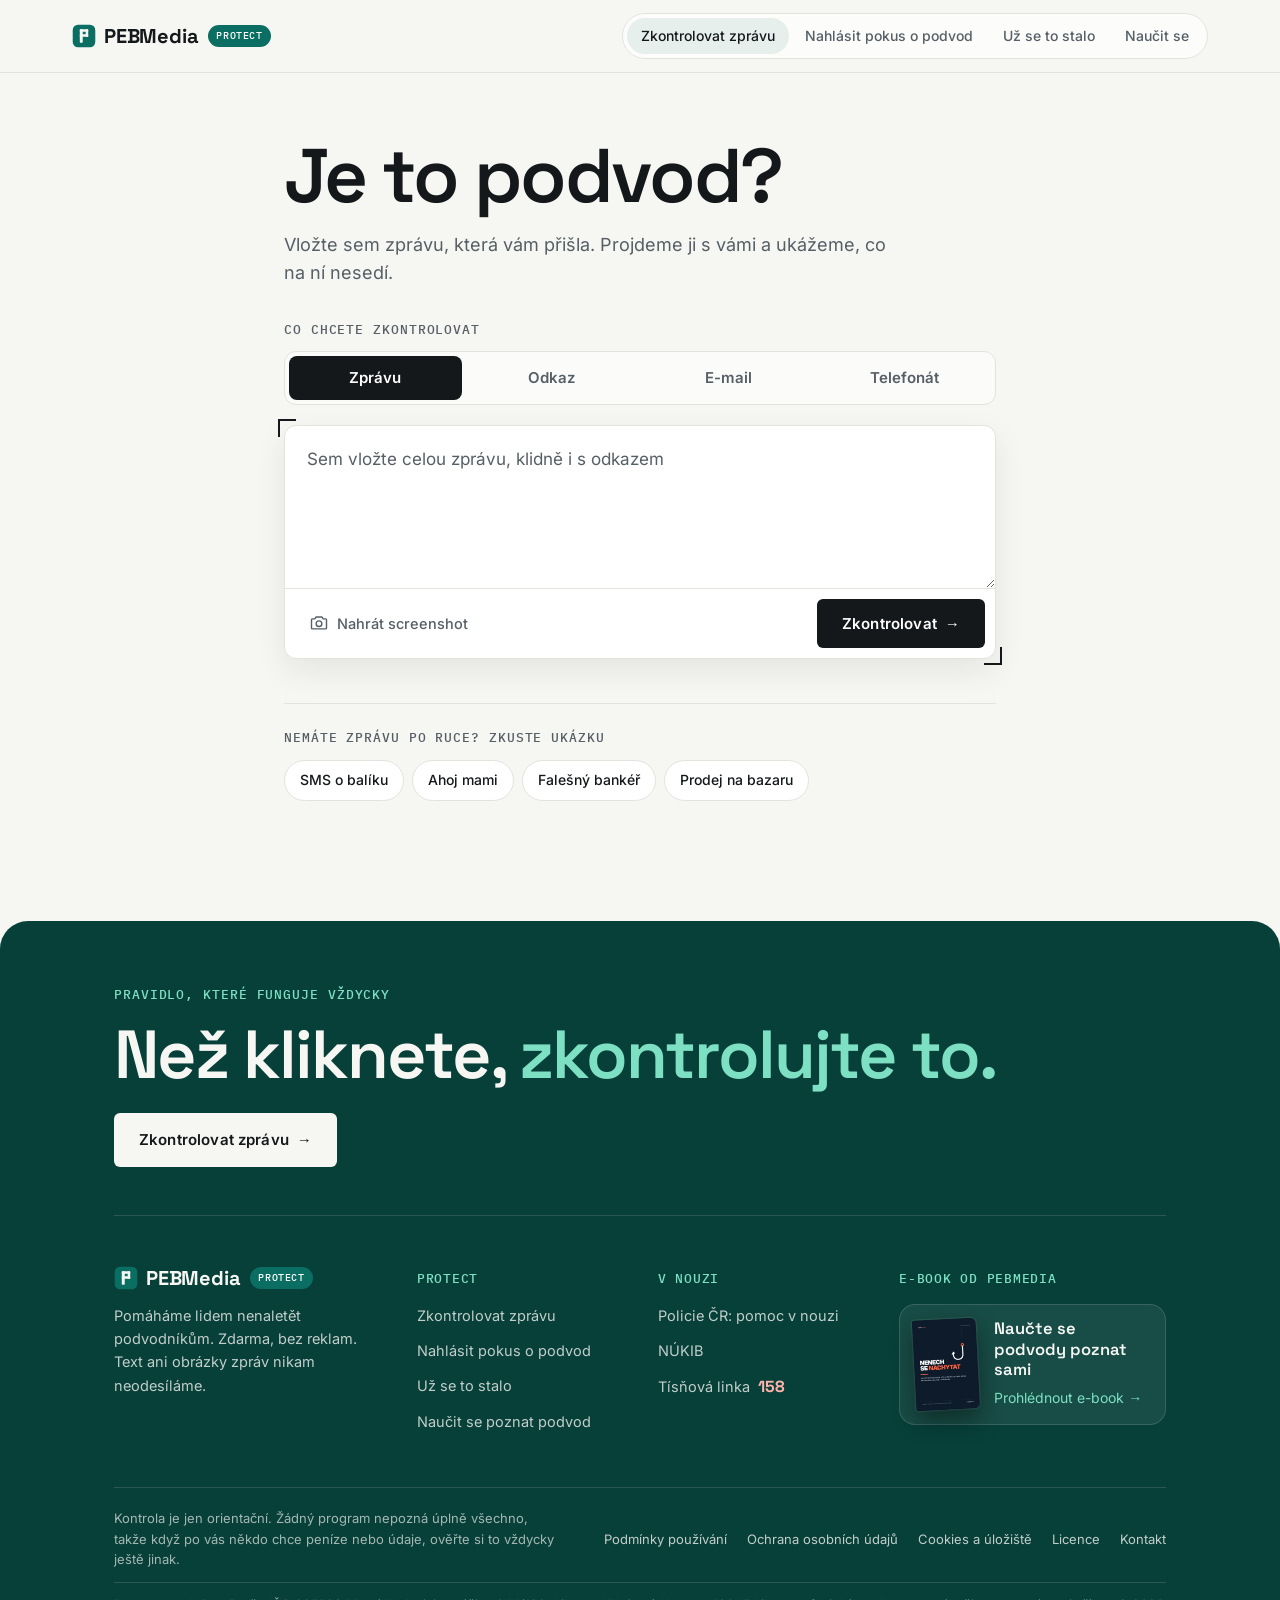
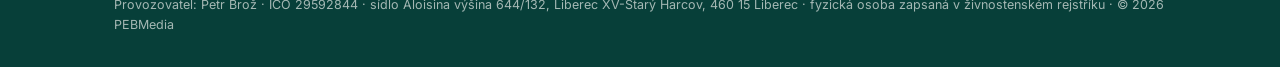
==== commit dde90363: "Právní informace: provozovatel, podmínky používání, ochrana osobních údajů, úložiště, licence - Nová" ====
--- a/index.html
+++ b/index.html
@@ -243,7 +243,7 @@
     <section class="block" id="training-sec">
       <p class="mono-label">Trénink</p>
       <h2>Podvod, nebo v pořádku?</h2>
-      <p class="block-text">Osm krátkých zpráv. U každé tipněte, jestli je to podvod. Hned uvidíte vysvětlení.</p>
+      <p class="block-text">Pokaždé osm jiných zpráv ze stovky ukázek. U každé tipněte, jestli je to podvod, a hned uvidíte vysvětlení.</p>
       <div class="card quiz training" id="training"></div>
     </section>
 
@@ -596,10 +596,13 @@
     <div class="footer-bottom">
       <p>Kontrola je jen orientační. Žádný program nepozná úplně všechno, takže když po vás někdo chce peníze nebo údaje, ověřte si to vždycky ještě jinak.</p>
       <div class="footer-legal">
-        <a href="https://pebmedia.cz/privacy.html" target="_blank" rel="noopener">Ochrana osobních údajů</a>
-        <a href="https://pebmedia.cz" target="_blank" rel="noopener">pebmedia.cz</a>
-        <span>© 2026 PEBMedia</span>
-      </div>
+        <a href="pravni-informace.html#podminky">Podmínky používání</a>
+        <a href="pravni-informace.html#soukromi">Ochrana osobních údajů</a>
+        <a href="pravni-informace.html#ulozeni">Cookies a úložiště</a>
+        <a href="pravni-informace.html#licence">Licence</a>
+        <a href="pravni-informace.html#provozovatel">Kontakt</a>
+      </div>
+      <p class="footer-operator">Provozovatel: Petr Brož · IČO 29592844 · sídlo Aloisina výšina 644/132, Liberec XV-Starý Harcov, 460 15 Liberec · fyzická osoba zapsaná v živnostenském rejstříku · © 2026 PEBMedia</p>
     </div>
   </div>
 </footer>
@@ -607,6 +610,7 @@
 <script src="assets/analyzer.js"></script>
 <script src="assets/report.js"></script>
 <script src="assets/guides.js"></script>
+<script src="assets/training.js"></script>
 <script src="assets/app.js"></script>
 </body>
 </html>
--- a/assets/style.css
+++ b/assets/style.css
@@ -783,3 +783,27 @@
 }
 /* Telefon na šířku: hlavička nezabírá třetinu obrazovky */
 @media (max-height: 500px) and (orientation: landscape) { .site-header { position: static; } }
+
+/* ---------------------------------- Právní informace ---------------------------------- */
+.legal-back { font-size: 15px; font-weight: 500; color: var(--ink-soft); text-decoration: none; min-height: 44px; display: inline-flex; align-items: center; }
+.legal-back:hover { color: var(--ink); }
+.legal { padding-block: 48px 72px; max-width: 760px; }
+.legal h1 { font-size: clamp(36px, 7vw, 56px); line-height: 1.05; letter-spacing: -0.03em; }
+.legal-date { color: var(--ink-soft); margin-top: 10px; font-family: var(--font-mono); font-size: 13px; }
+.legal-toc { display: flex; flex-wrap: wrap; gap: 8px; margin-top: 28px; }
+.legal-toc a { font-size: 14px; color: var(--ink); text-decoration: none; background: var(--surface); border: 1px solid var(--border); border-radius: 100px; padding: 8px 14px; min-height: 40px; display: inline-flex; align-items: center; }
+.legal-toc a:hover { border-color: var(--accent); background: var(--accent-tint); }
+.legal section { margin-top: 44px; scroll-margin-top: 90px; }
+.legal h2 { font-size: clamp(22px, 4vw, 28px); padding-bottom: 10px; border-bottom: 1px solid var(--border); }
+.legal h3 { font-size: 17px; margin-top: 22px; }
+.legal p, .legal li { color: var(--ink); font-size: 16px; }
+.legal p { margin-top: 10px; }
+.legal ul { margin: 10px 0 0; padding-left: 20px; display: grid; gap: 8px; }
+.legal code { font-family: var(--font-mono); font-size: 13.5px; background: var(--surface); border: 1px solid var(--border); border-radius: 4px; padding: 1px 6px; }
+.legal-actions { display: flex; flex-wrap: wrap; align-items: center; gap: 12px; }
+#clear-msg { color: var(--accent-ink); font-size: 14.5px; }
+.legal-footer { border-top: 1px solid var(--border); padding-block: 24px 40px; font-size: 13.5px; color: var(--ink-soft); }
+.legal-footer p + p { margin-top: 8px; }
+.legal-footer a { color: var(--ink-soft); }
+.footer-bottom .footer-operator { flex: 1 1 100%; max-width: none; font-size: 12.5px; color: var(--f-faint); padding-top: 12px; border-top: 1px solid var(--f-line); }
+.footer-bottom .footer-operator a { color: var(--f-soft); }
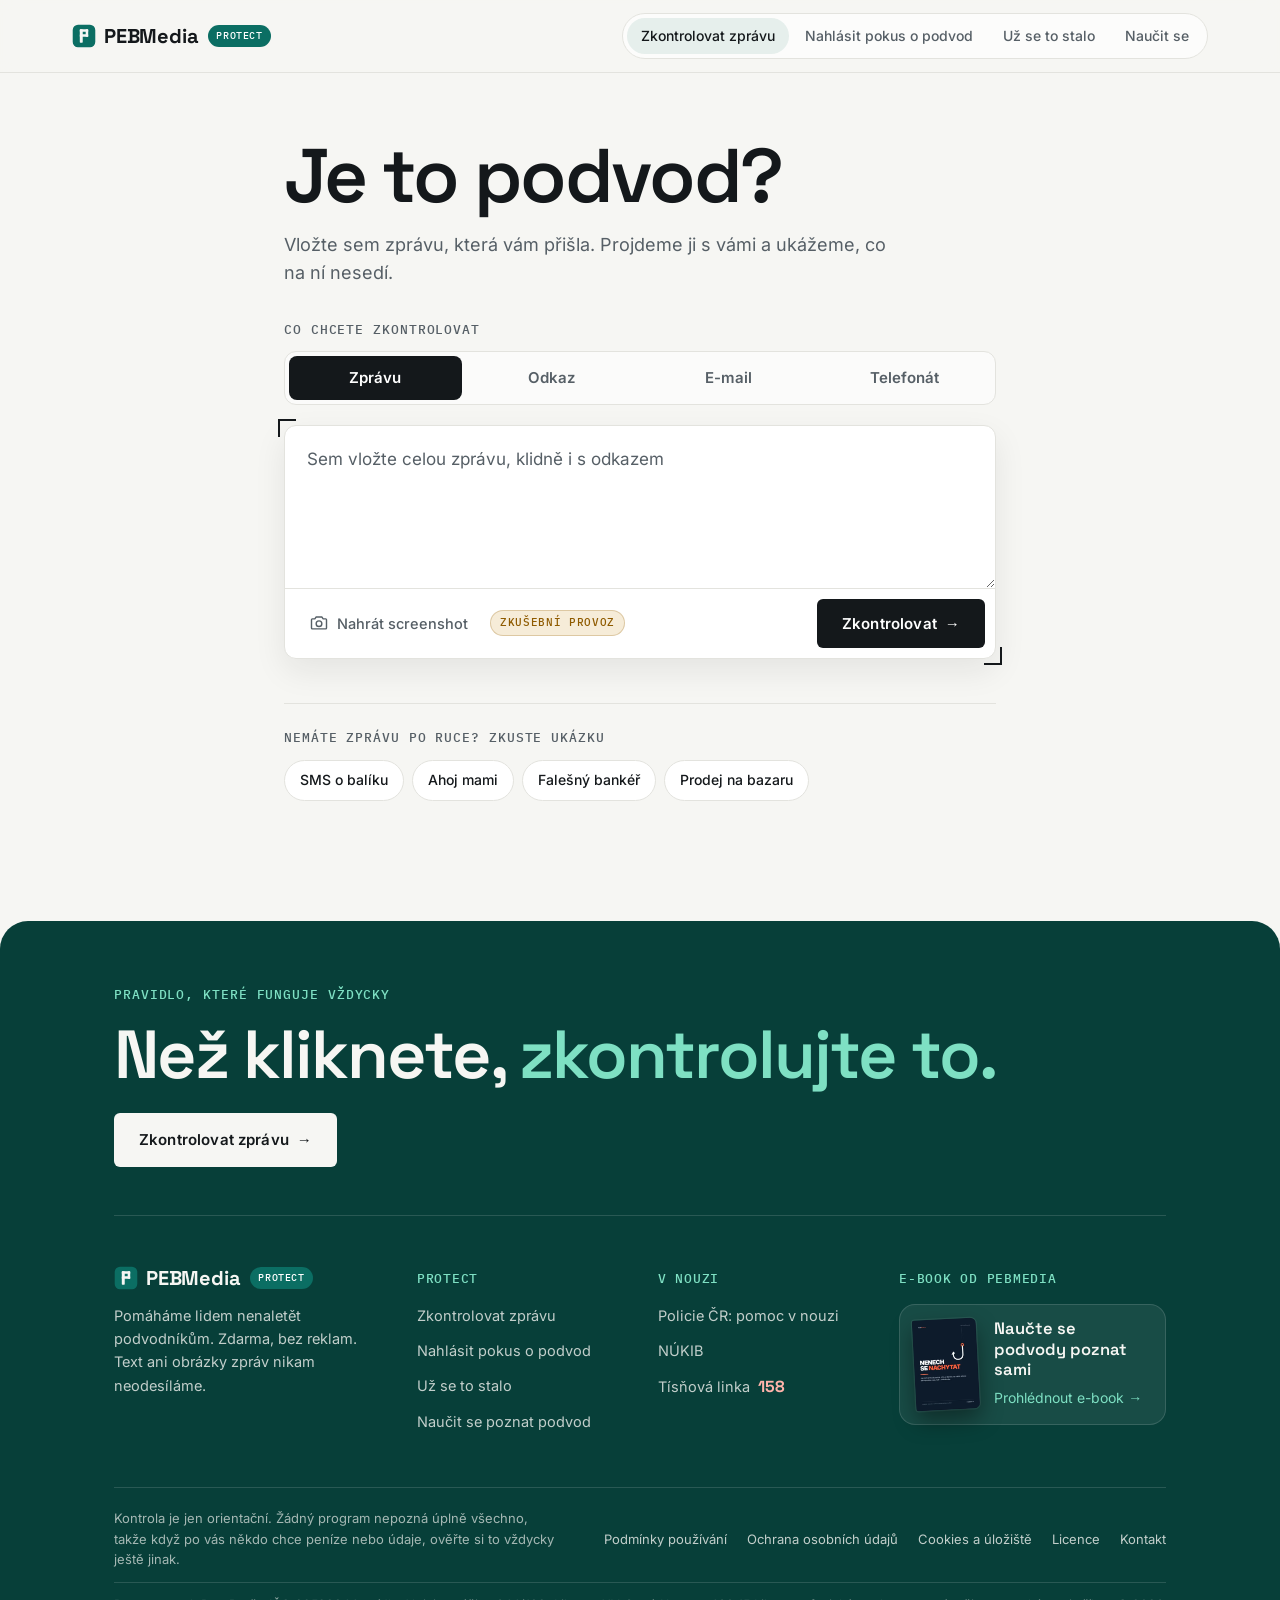
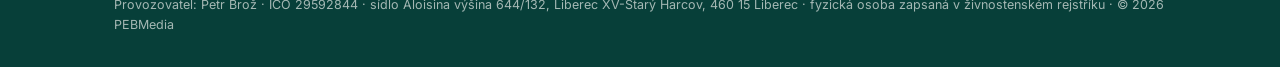
==== commit 1e7b05b8: "Výřez fotky před čtením, druhý pokus při nejistém čtení, sdílení výsledku a zpětná vazba - po nahrán" ====
--- a/index.html
+++ b/index.html
@@ -6,6 +6,18 @@
 <title>PEBMedia Protect</title>
 <meta name="description" content="Přišla vám divná SMS nebo e-mail? Vložte ji sem a hned uvidíte, jestli jde o podvod. Zdarma, bez registrace a zpráva nikam neodchází.">
 <meta name="theme-color" content="#F6F6F3">
+<link rel="canonical" href="https://protect.pebmedia.cz/">
+<meta property="og:type" content="website">
+<meta property="og:site_name" content="PEBMedia Protect">
+<meta property="og:locale" content="cs_CZ">
+<meta property="og:url" content="https://protect.pebmedia.cz/">
+<meta property="og:title" content="Je to podvod? Zkontrolujte zprávu zdarma | PEBMedia Protect">
+<meta property="og:description" content="Vložte divnou SMS, e-mail nebo odkaz a hned uvidíte, co na něm nesedí. Zdarma, bez registrace a bez reklam. Zpráva nikam neodchází.">
+<meta property="og:image" content="https://protect.pebmedia.cz/assets/img/og-protect.jpg">
+<meta property="og:image:width" content="1200">
+<meta property="og:image:height" content="630">
+<meta property="og:image:alt" content="PEBMedia Protect: Je to podvod? Bezplatná kontrola podvodných zpráv.">
+<meta name="twitter:card" content="summary_large_image">
 <link rel="icon" href="data:image/svg+xml,%3Csvg xmlns='http://www.w3.org/2000/svg' viewBox='0 0 400 400'%3E%3Crect x='12' y='12' width='376' height='376' rx='88' fill='%230B6E63'/%3E%3Crect x='130' y='88' width='49' height='224' rx='10' fill='%23F6F6F3'/%3E%3Crect x='130' y='88' width='140' height='42' rx='10' fill='%23F6F6F3'/%3E%3Crect x='228' y='88' width='42' height='126' rx='10' fill='%23F6F6F3'/%3E%3Crect x='130' y='172' width='140' height='42' rx='10' fill='%23F6F6F3'/%3E%3C/svg%3E">
 <link rel="stylesheet" href="assets/fonts.css">
 <link rel="stylesheet" href="assets/style.css">
@@ -71,12 +83,30 @@
         </div>
         <p class="ocr-note" id="ocr-note" role="alert" hidden></p>
 
+        <div class="crop" id="crop" hidden>
+          <p class="crop-title" id="crop-title" tabindex="-1">Označte jen podezřelou zprávu</p>
+          <p class="crop-hint">Přejeďte prstem nebo myší přes zprávu, rámeček pak můžete upravit za rohy. Hodiny, jména a klávesnice čtení zhoršují.</p>
+          <div class="crop-stage" id="crop-stage">
+            <img id="crop-img" alt="Nahraný snímek obrazovky">
+            <div class="crop-box" id="crop-box">
+              <span class="crop-h nw" data-h="nw"></span><span class="crop-h ne" data-h="ne"></span>
+              <span class="crop-h sw" data-h="sw"></span><span class="crop-h se" data-h="se"></span>
+            </div>
+          </div>
+          <div class="crop-bar">
+            <button type="button" class="link" id="crop-cancel">Zrušit</button>
+            <button type="button" class="btn btn-secondary" id="crop-all">Přečíst celý obrázek</button>
+            <button type="button" class="btn btn-primary" id="crop-go">Přečíst výběr <span class="arrow" aria-hidden="true">→</span></button>
+          </div>
+        </div>
+
         <div class="composer-bar">
           <input type="file" id="file" accept="image/png,image/jpeg,image/webp,image/gif,image/bmp,image/*" hidden>
           <button type="button" class="btn-ghost" id="pick">
             <svg viewBox="0 0 24 24" aria-hidden="true"><path d="M4 7h3l1.6-2.2h6.8L17 7h3a1 1 0 0 1 1 1v10a1 1 0 0 1-1 1H4a1 1 0 0 1-1-1V8a1 1 0 0 1 1-1Z"/><circle cx="12" cy="12.8" r="3.4"/></svg>
             Nahrát screenshot
           </button>
+          <span class="beta-tag" title="Čtení textu z fotek ještě ladíme">Zkušební provoz</span>
           <button type="button" class="btn btn-primary" id="go">Zkontrolovat <span class="arrow" aria-hidden="true">→</span></button>
         </div>
       </div>
@@ -608,6 +638,7 @@
 </footer>
 <!--/BODY-->
 <script src="assets/analyzer.js"></script>
+<script src="assets/ocr-prep.js"></script>
 <script src="assets/report.js"></script>
 <script src="assets/guides.js"></script>
 <script src="assets/training.js"></script>
--- a/assets/style.css
+++ b/assets/style.css
@@ -807,3 +807,56 @@
 .legal-footer a { color: var(--ink-soft); }
 .footer-bottom .footer-operator { flex: 1 1 100%; max-width: none; font-size: 12.5px; color: var(--f-faint); padding-top: 12px; border-top: 1px solid var(--f-line); }
 .footer-bottom .footer-operator a { color: var(--f-soft); }
+
+/* ---------------------------------- Výřez fotky před čtením ---------------------------------- */
+.composer.is-cropping .composer-bar { display: none; }
+.crop { padding: 18px 22px 16px; display: grid; gap: 10px; }
+.crop-title { font-family: var(--font-display); font-weight: 600; font-size: 20px; }
+.crop-title:focus { outline: none; }
+.crop-hint { font-size: 14.5px; color: var(--ink-soft); }
+.crop-stage {
+  position: relative; justify-self: center; max-width: 100%; touch-action: none; user-select: none; -webkit-user-select: none;
+  border-radius: var(--radius-s); overflow: hidden; background: var(--bg); cursor: crosshair;
+}
+.crop-stage img { display: block; max-width: 100%; max-height: 62vh; width: auto; height: auto; pointer-events: none; }
+.crop-box {
+  position: absolute; border: 2px solid var(--accent); cursor: move;
+  box-shadow: 0 0 0 9999px rgba(20, 24, 27, 0.45);
+}
+.crop-h { position: absolute; width: 26px; height: 26px; background: var(--surface); border: 2px solid var(--accent); border-radius: 50%; }
+.crop-h.nw { left: -13px; top: -13px; cursor: nwse-resize; }
+.crop-h.ne { right: -13px; top: -13px; cursor: nesw-resize; }
+.crop-h.sw { left: -13px; bottom: -13px; cursor: nesw-resize; }
+.crop-h.se { right: -13px; bottom: -13px; cursor: nwse-resize; }
+.crop-bar { display: flex; flex-wrap: wrap; gap: 8px; justify-content: flex-end; align-items: center; margin-top: 4px; }
+.crop-bar .link { margin-right: auto; }
+@media (max-width: 520px) { .crop { padding: 14px; } .crop-bar .btn { flex: 1 1 100%; } .crop-bar .link { margin-right: 0; } }
+
+.beta-tag {
+  display: inline-flex; align-items: center; font-family: var(--font-mono); font-size: 11px; font-weight: 500; letter-spacing: .06em; text-transform: uppercase;
+  color: var(--warn); background: var(--warn-tint); border: 1px solid rgba(143, 91, 0, 0.25); border-radius: 100px; padding: 3px 9px; white-space: nowrap;
+}
+.composer-bar .beta-tag { margin-right: auto; }
+
+.ocr-compare { display: grid; grid-template-columns: minmax(0, 180px) minmax(0, 1fr); gap: 12px; align-items: start; }
+.ocr-thumb { width: 100%; height: auto; border-radius: var(--radius-s); border: 1px solid var(--border); background: var(--surface); }
+@media (max-width: 520px) { .ocr-compare { grid-template-columns: 1fr; } .ocr-thumb { max-height: 220px; object-fit: contain; } }
+
+/* ---------------------------------- Sdílení a zpětná vazba ---------------------------------- */
+.share {
+  margin-top: 28px; padding: 18px 20px; border-radius: var(--radius-l); background: var(--surface); border: 1px solid var(--border);
+  display: flex; flex-wrap: wrap; gap: 14px 20px; align-items: center; justify-content: space-between;
+}
+.share > div:first-child { flex: 1 1 260px; display: grid; gap: 4px; }
+.share-q { font-family: var(--font-display); font-weight: 600; font-size: 19px; }
+.share-sub { font-size: 14.5px; color: var(--ink-soft); }
+.share-btns { display: flex; flex-direction: column; align-items: flex-start; gap: 6px; }
+.share-msg { font-size: 14px; color: var(--accent-ink); }
+.feedback {
+  margin-top: 18px; padding: 16px 18px; border-radius: var(--radius-m); border: 1px dashed var(--border-strong);
+  display: grid; gap: 10px; justify-items: start;
+}
+.feedback p { font-size: 15px; }
+.feedback .check { font-size: 14px; }
+@media (max-width: 520px) { .share-btns, .share-btns .btn, .feedback .btn { width: 100%; } }
+.feedback a.btn { text-decoration: none; color: var(--ink); }
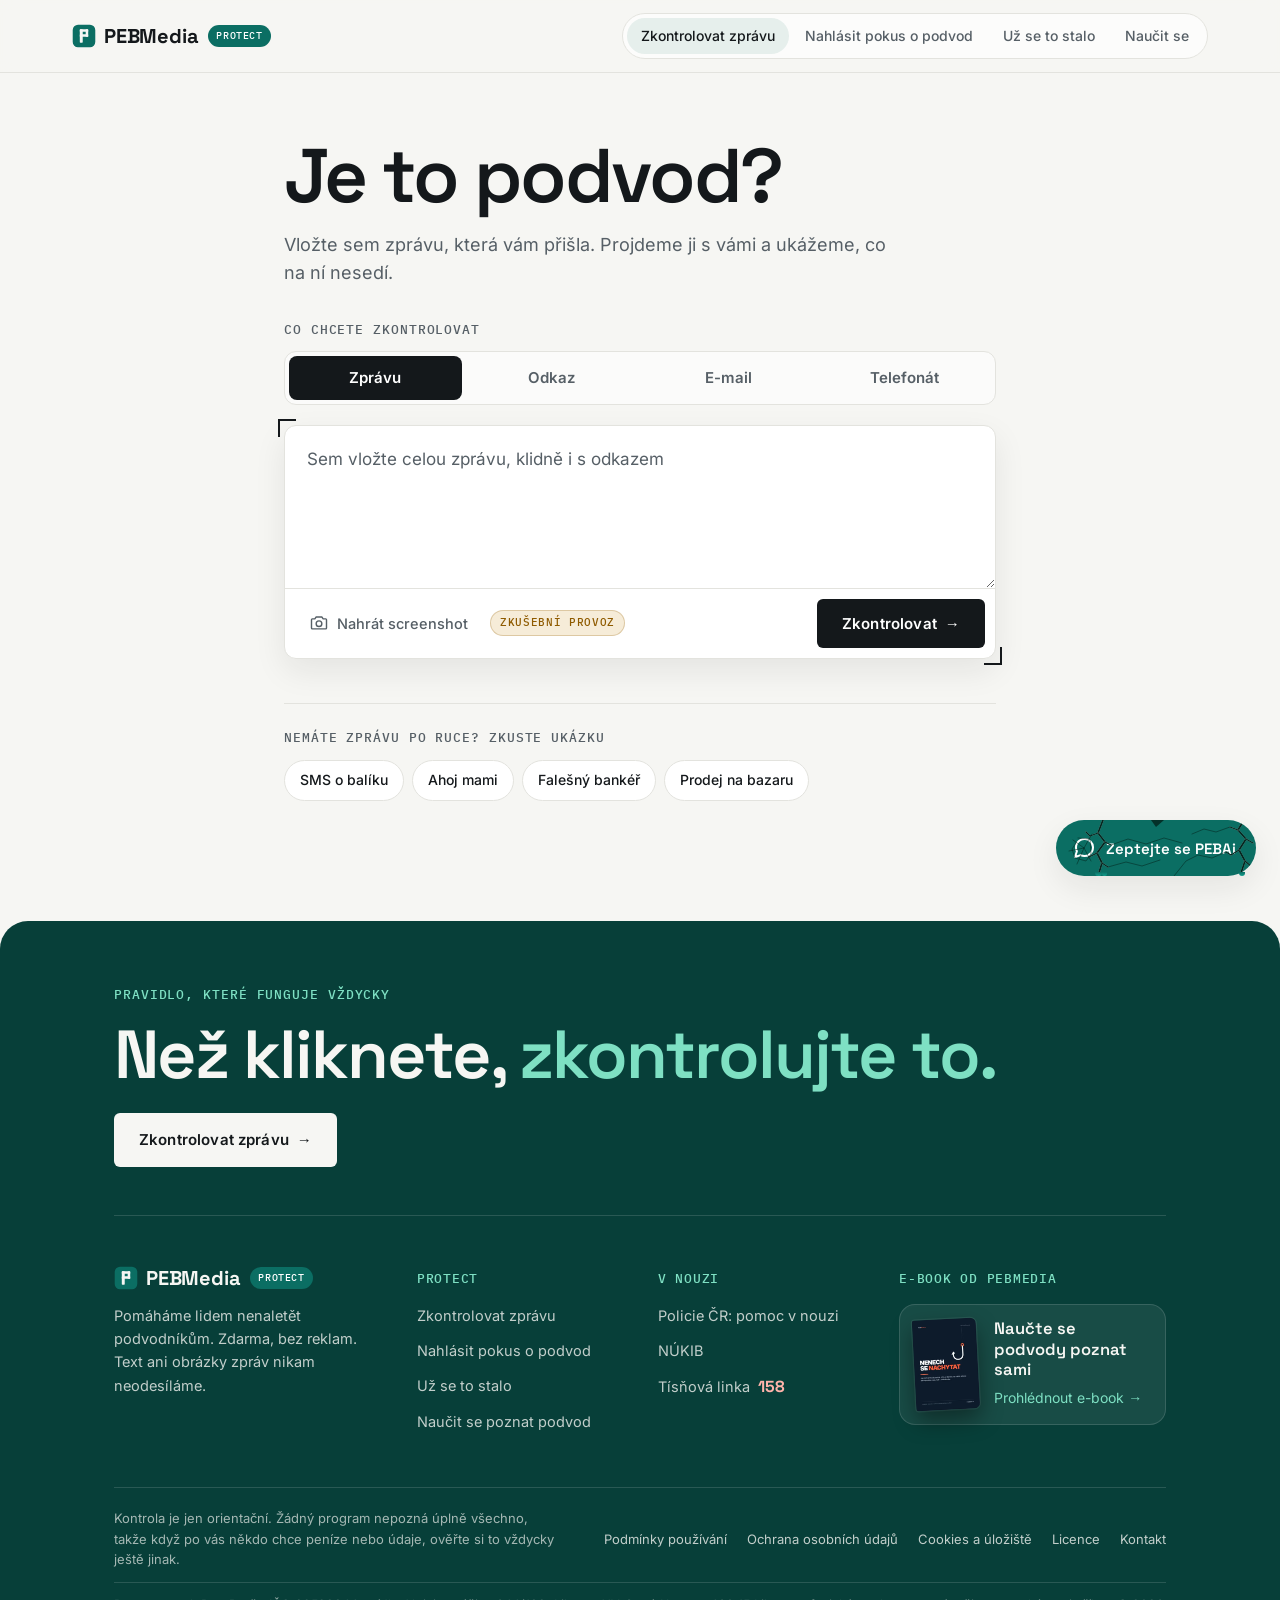
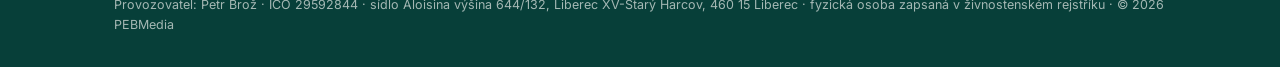
==== commit 81ed3f55: "PEBAi i v Protectu (ve vývoji, bez odesílání dat) Stejné okno jako na pebmedia.cz: prasklé tlačítko," ====
--- a/index.html
+++ b/index.html
@@ -21,6 +21,7 @@
 <link rel="icon" href="data:image/svg+xml,%3Csvg xmlns='http://www.w3.org/2000/svg' viewBox='0 0 400 400'%3E%3Crect x='12' y='12' width='376' height='376' rx='88' fill='%230B6E63'/%3E%3Crect x='130' y='88' width='49' height='224' rx='10' fill='%23F6F6F3'/%3E%3Crect x='130' y='88' width='140' height='42' rx='10' fill='%23F6F6F3'/%3E%3Crect x='228' y='88' width='42' height='126' rx='10' fill='%23F6F6F3'/%3E%3Crect x='130' y='172' width='140' height='42' rx='10' fill='%23F6F6F3'/%3E%3C/svg%3E">
 <link rel="stylesheet" href="assets/fonts.css">
 <link rel="stylesheet" href="assets/style.css">
+<link rel="stylesheet" href="assets/pebai.css">
 </head>
 <body>
 <!--BODY-->
@@ -643,5 +644,6 @@
 <script src="assets/guides.js"></script>
 <script src="assets/training.js"></script>
 <script src="assets/app.js"></script>
+<script src="assets/pebai.js"></script>
 </body>
 </html>
--- a/assets/pebai.css
+++ b/assets/pebai.css
@@ -0,0 +1,183 @@
+/* PEBAi, AI asistent PEBMedia. Převzato z pebmedia.cz (css/style.css), ať vypadá stejně. */
+.help-widget { position: fixed; right: 24px; bottom: 24px; z-index: 150; }
+
+.help-widget-toggle {
+  height: 56px; min-width: 56px; padding: 0 20px 0 16px; border-radius: 999px;
+  background: var(--accent); color: #fff; border: none; box-shadow: var(--shadow-m);
+  display: flex; align-items: center; justify-content: center; gap: 10px;
+  font-family: var(--font-display); font-weight: 600; font-size: 15px;
+  transition: transform 0.25s var(--ease), background 0.2s var(--ease);
+}
+.help-widget-toggle:hover { transform: translateY(-2px); background: var(--accent-ink); }
+.help-widget-toggle svg { width: 24px; height: 24px; flex-shrink: 0; }
+.help-widget-toggle .icon-close { display: none; }
+.help-widget.is-open .help-widget-toggle { padding: 0; width: 56px; }
+.help-widget.is-open .help-widget-toggle .icon-chat,
+.help-widget.is-open .help-widget-toggle-label { display: none; }
+.help-widget.is-open .help-widget-toggle .icon-close { display: block; }
+
+.help-widget-panel {
+  position: absolute; right: 0; bottom: 72px;
+  width: 420px; max-width: calc(100vw - 48px);
+  height: min(640px, calc(100vh - 112px));
+  background: var(--surface); border: 1px solid var(--border); border-radius: 20px;
+  box-shadow: 0 24px 64px -16px rgba(16, 24, 22, 0.28), var(--shadow-m);
+  display: flex; flex-direction: column; overflow: hidden;
+  opacity: 0; visibility: hidden; transform: translateY(16px) scale(0.98); transform-origin: bottom right;
+  transition: opacity 0.25s var(--ease), transform 0.3s var(--ease), visibility 0.25s;
+}
+.help-widget.is-open .help-widget-panel { opacity: 1; visibility: visible; transform: none; }
+
+.help-widget-header {
+  display: flex; align-items: center; gap: 12px; padding: 16px 14px 16px 18px; flex-shrink: 0;
+  background: linear-gradient(135deg, var(--accent) 0%, var(--accent-ink) 100%); color: #fff;
+}
+.help-widget-header-text { flex: 1; min-width: 0; }
+.help-widget-header-title { font-family: var(--font-display); font-weight: 700; font-size: 18px; letter-spacing: -0.01em; }
+.help-widget-header-sub { font-size: 13px; opacity: 0.85; margin-top: 1px; }
+.help-widget-icon-btn {
+  width: 36px; height: 36px; flex-shrink: 0; display: grid; place-items: center;
+  border: 0; border-radius: 10px; background: transparent; color: #fff;
+  transition: background 0.2s var(--ease);
+}
+.help-widget-icon-btn:hover { background: rgba(255, 255, 255, 0.16); }
+.help-widget-icon-btn svg { width: 18px; height: 18px; fill: none; stroke: currentColor; stroke-width: 2; stroke-linecap: round; stroke-linejoin: round; }
+
+.pebai-avatar {
+  position: relative; flex-shrink: 0; width: 30px; height: 30px; border-radius: 50%;
+  background: var(--accent); display: grid; place-items: center;
+}
+.pebai-avatar svg { width: 60%; height: 60%; }
+.pebai-avatar-lg { width: 42px; height: 42px; background: rgba(255, 255, 255, 0.16); box-shadow: inset 0 0 0 1px rgba(255, 255, 255, 0.25); }
+.pebai-online {
+  position: absolute; right: -1px; bottom: -1px; width: 12px; height: 12px; border-radius: 50%;
+  background: #3DDC97; box-shadow: 0 0 0 2px var(--accent-ink);
+}
+
+.help-widget-messages {
+  flex: 1; overflow-y: auto; padding: 20px 18px; display: flex; flex-direction: column; gap: 14px;
+  background: var(--bg); overscroll-behavior: contain;
+}
+.help-row { display: flex; align-items: flex-end; gap: 8px; animation: pebai-in 0.28s var(--ease) both; }
+.help-row-user { justify-content: flex-end; }
+.help-msg { max-width: 82%; padding: 11px 15px; border-radius: 18px; font-size: 15px; line-height: 1.55; overflow-wrap: anywhere; }
+.help-msg p { margin: 0; }
+.help-msg p + p { margin-top: 8px; }
+.help-msg-bot { background: var(--surface); color: var(--ink); border: 1px solid var(--border); border-bottom-left-radius: 6px; }
+.help-msg-user { background: var(--accent); color: #fff; border-bottom-right-radius: 6px; }
+.help-msg a { color: inherit; text-decoration: underline; text-underline-offset: 2px; word-break: break-word; }
+.help-msg-bot a { color: var(--accent); font-weight: 500; }
+@keyframes pebai-in { from { opacity: 0; transform: translateY(6px); } to { opacity: 1; transform: none; } }
+@media (prefers-reduced-motion: reduce) {
+  .help-row { animation: none; }
+}
+
+.help-widget-footer { display: flex; flex-direction: column; gap: 6px; padding: 12px 18px 14px; flex-shrink: 0; }
+.help-widget-ai-note { margin: 0; font-size: 11.5px; line-height: 1.4; color: var(--ink-soft); }
+.help-widget-ai-note a { text-decoration: underline; }
+.help-widget-footer > a { font-size: 13px; font-weight: 500; color: var(--accent); }
+
+@media (max-width: 600px) {
+  .help-widget { right: 16px; bottom: 16px; }
+  .help-widget-toggle-label { display: none; }
+  .help-widget-toggle { padding: 0; width: 56px; }
+  .help-widget.is-open .help-widget-toggle { display: none; }
+  .help-widget-panel {
+    position: fixed; inset: 0; width: 100%; max-width: none; height: 100%; height: 100dvh;
+    border-radius: 0; border: 0; transform: translateY(24px);
+  }
+  .help-widget-header { padding-top: max(16px, env(safe-area-inset-top)); }
+  .help-widget-footer { padding-bottom: max(14px, env(safe-area-inset-bottom)); }
+}
+
+.pebai-vyvoj { display: inline-block; margin-left: 6px; padding: 2px 8px; border-radius: 999px; background: rgba(255, 255, 255, 0.18); color: #fff; font-family: var(--font-mono); font-size: 10.5px; font-weight: 600; letter-spacing: 0.06em; text-transform: uppercase; vertical-align: 3px; }
+
+/* ---------------------------------- PEBAi ve vývoji: červené světlo, kladívko */
+.help-widget-body { position: relative; flex: 1; display: flex; flex-direction: column; min-height: 0; }
+.help-widget.is-open .help-widget-panel { border-color: #E5484D; animation: pebai-cervena 2.4s ease-in-out infinite; }
+@keyframes pebai-cervena {
+  0%, 100% { box-shadow: 0 0 0 2px rgba(229, 72, 77, 0.9), 0 0 28px 4px rgba(229, 72, 77, 0.35), 0 24px 64px -16px rgba(16, 24, 22, 0.28); }
+  50% { box-shadow: 0 0 0 2px rgba(229, 72, 77, 1), 0 0 48px 10px rgba(229, 72, 77, 0.55), 0 24px 64px -16px rgba(16, 24, 22, 0.28); }
+}
+.help-widget.is-open .help-widget-toggle { background: #E5484D; }
+.pebai-vyvoj { background: #E5484D; }
+.pebai-stavba {
+  position: absolute; inset: 0; z-index: 2; display: flex; flex-direction: column; align-items: center; justify-content: center; gap: 10px;
+  padding: 24px; text-align: center; background: rgba(246, 246, 243, 0.86); backdrop-filter: blur(4px); -webkit-backdrop-filter: blur(4px);
+}
+.pebai-stavba-ikona { display: grid; place-items: center; width: 76px; height: 76px; border-radius: 50%; background: #FDECEC; color: #E5484D; box-shadow: 0 0 0 8px rgba(229, 72, 77, 0.12); }
+.pebai-stavba-ikona svg { width: 38px; height: 38px; fill: none; stroke: currentColor; stroke-width: 2; stroke-linecap: round; stroke-linejoin: round; transform-origin: 70% 30%; animation: pebai-kladivko 1.1s ease-in-out infinite; }
+@keyframes pebai-kladivko { 0%, 100% { transform: rotate(0deg); } 40% { transform: rotate(-28deg); } 55% { transform: rotate(6deg); } 65% { transform: rotate(0deg); } }
+.pebai-stavba-titulek { margin: 6px 0 0; font-family: var(--font-display); font-weight: 700; font-size: 22px; color: #B42318; letter-spacing: -0.01em; }
+.pebai-stavba-text { margin: 0; max-width: 30ch; font-size: 14.5px; line-height: 1.5; color: var(--ink-soft); }
+.pebai-stavba-btn { margin-top: 6px; }
+.pebai-stavba-email { font-size: 13px; color: var(--accent); text-decoration: underline; }
+@media (prefers-reduced-motion: reduce) {
+  .help-widget.is-open .help-widget-panel { animation: none; box-shadow: 0 0 0 2px #E5484D, 0 0 32px 6px rgba(229, 72, 77, 0.4); }
+  .pebai-stavba-ikona svg { animation: none; }
+}
+.pebai-online { background: #E5484D; }
+
+/* ---------------------------------- PEBAi: prasklé tlačítko s kapkami ------- */
+.help-widget-toggle { position: relative; overflow: visible; }
+.pebai-praskliny { position: absolute; inset: 0; pointer-events: none; border-radius: inherit; }
+.help-widget-toggle .pebai-praskliny svg { position: absolute; inset: 0; width: 100%; height: 100%; overflow: visible; }
+.pebai-prasklina {
+  fill: none; stroke: #04261F; stroke-width: 1.8; stroke-linecap: round; stroke-linejoin: round;
+  vector-effect: non-scaling-stroke; filter: drop-shadow(0.6px 0.6px 0 rgba(255, 255, 255, 0.55));
+  stroke-dasharray: 120; stroke-dashoffset: 120; animation: pebai-praskni 0.9s 0.6s cubic-bezier(0.2, 0.8, 0.2, 1) forwards;
+}
+.pebai-prasklina-vetev { stroke-width: 1.3; animation-delay: 1.1s; }
+@keyframes pebai-praskni { to { stroke-dashoffset: 0; } }
+
+/* Vytékající barva stéká z praskliny po spodní hraně tlačítka. */
+.pebai-stek {
+  position: absolute; top: calc(100% - 4px); width: 7px; height: 4px; border-radius: 0 0 6px 6px;
+  background: linear-gradient(180deg, #0B6E63, #12A08F); transform-origin: top center;
+  animation: pebai-stek 2.6s 1.6s ease-in-out infinite;
+}
+.pebai-stek-1 { left: calc(21% - 3px); }
+.pebai-stek-2 { left: calc(24% - 2px); width: 5px; animation-delay: 2.5s; animation-duration: 3.2s; }
+@keyframes pebai-stek { 0%, 100% { transform: scaleY(1); } 45% { transform: scaleY(3.2); } 60% { transform: scaleY(2.2); } }
+
+/* Zelené kapky odkapávají a padají dolů. */
+.pebai-kapka {
+  position: absolute; top: calc(100% + 6px); width: 8px; height: 8px;
+  background: radial-gradient(circle at 35% 35%, #4FE0C3 0%, #12A08F 45%, #0B6E63 100%);
+  border-radius: 0 50% 50% 50%; transform: rotate(45deg) scale(0); opacity: 0;
+  animation: pebai-kapka 2.6s 1.6s cubic-bezier(0.5, 0, 0.9, 0.6) infinite;
+}
+.pebai-kapka-1 { left: calc(21% - 4px); }
+.pebai-kapka-2 { left: calc(21% - 3px); width: 6px; height: 6px; animation-delay: 2.9s; }
+.pebai-kapka-3 { left: calc(24% - 3px); width: 6px; height: 6px; animation-delay: 2.5s; animation-duration: 3.2s; }
+.pebai-kapka-4 { left: calc(24% - 2px); width: 5px; height: 5px; animation-delay: 4.1s; animation-duration: 3.2s; }
+@keyframes pebai-kapka {
+  0% { transform: translateY(-6px) rotate(45deg) scale(0.2); opacity: 0; }
+  30% { transform: translateY(-2px) rotate(45deg) scale(1); opacity: 1; }
+  85% { opacity: 1; }
+  100% { transform: translateY(70px) rotate(45deg) scale(0.8); opacity: 0; }
+}
+
+/* Po otevření praskliny zmizí (okno svítí červeně s kladívkem). */
+.help-widget.is-open .pebai-praskliny { display: none; }
+
+@media (prefers-reduced-motion: reduce) {
+  .pebai-prasklina { animation: none; stroke-dashoffset: 0; }
+  .pebai-stek, .pebai-kapka { animation: none; }
+  .pebai-kapka { display: none; }
+}
+
+/* ---------------------------------- PEBAi: víc prasklin -------------------- */
+.pebai-prasklina-2 { animation-delay: 1.4s; }
+.pebai-prasklina-2.pebai-prasklina-vetev { animation-delay: 1.8s; }
+.pebai-prasklina-vlas { stroke-width: 0.9; stroke: rgba(4, 38, 31, 0.6); filter: none; stroke-dasharray: 200; stroke-dashoffset: 200; animation-delay: 2.1s; animation-duration: 1.4s; }
+.pebai-odstep { fill: #04261F; opacity: 0; animation: pebai-odstep 0.3s 1.2s forwards; }
+@keyframes pebai-odstep { to { opacity: 0.85; } }
+.pebai-stek-3 { left: calc(93% - 3px); width: 6px; animation-delay: 3s; animation-duration: 2.9s; }
+.pebai-kapka-5 { left: calc(93% - 4px); animation-delay: 3s; animation-duration: 2.9s; }
+.pebai-kapka-6 { left: calc(93% - 3px); width: 5px; height: 5px; animation-delay: 4.4s; animation-duration: 2.9s; }
+@media (prefers-reduced-motion: reduce) {
+  .pebai-prasklina-vlas { stroke-dashoffset: 0; }
+  .pebai-odstep { animation: none; opacity: 0.85; }
+}
+.help-widget-toggle .pebai-praskliny svg { clip-path: inset(0 round 28px); }
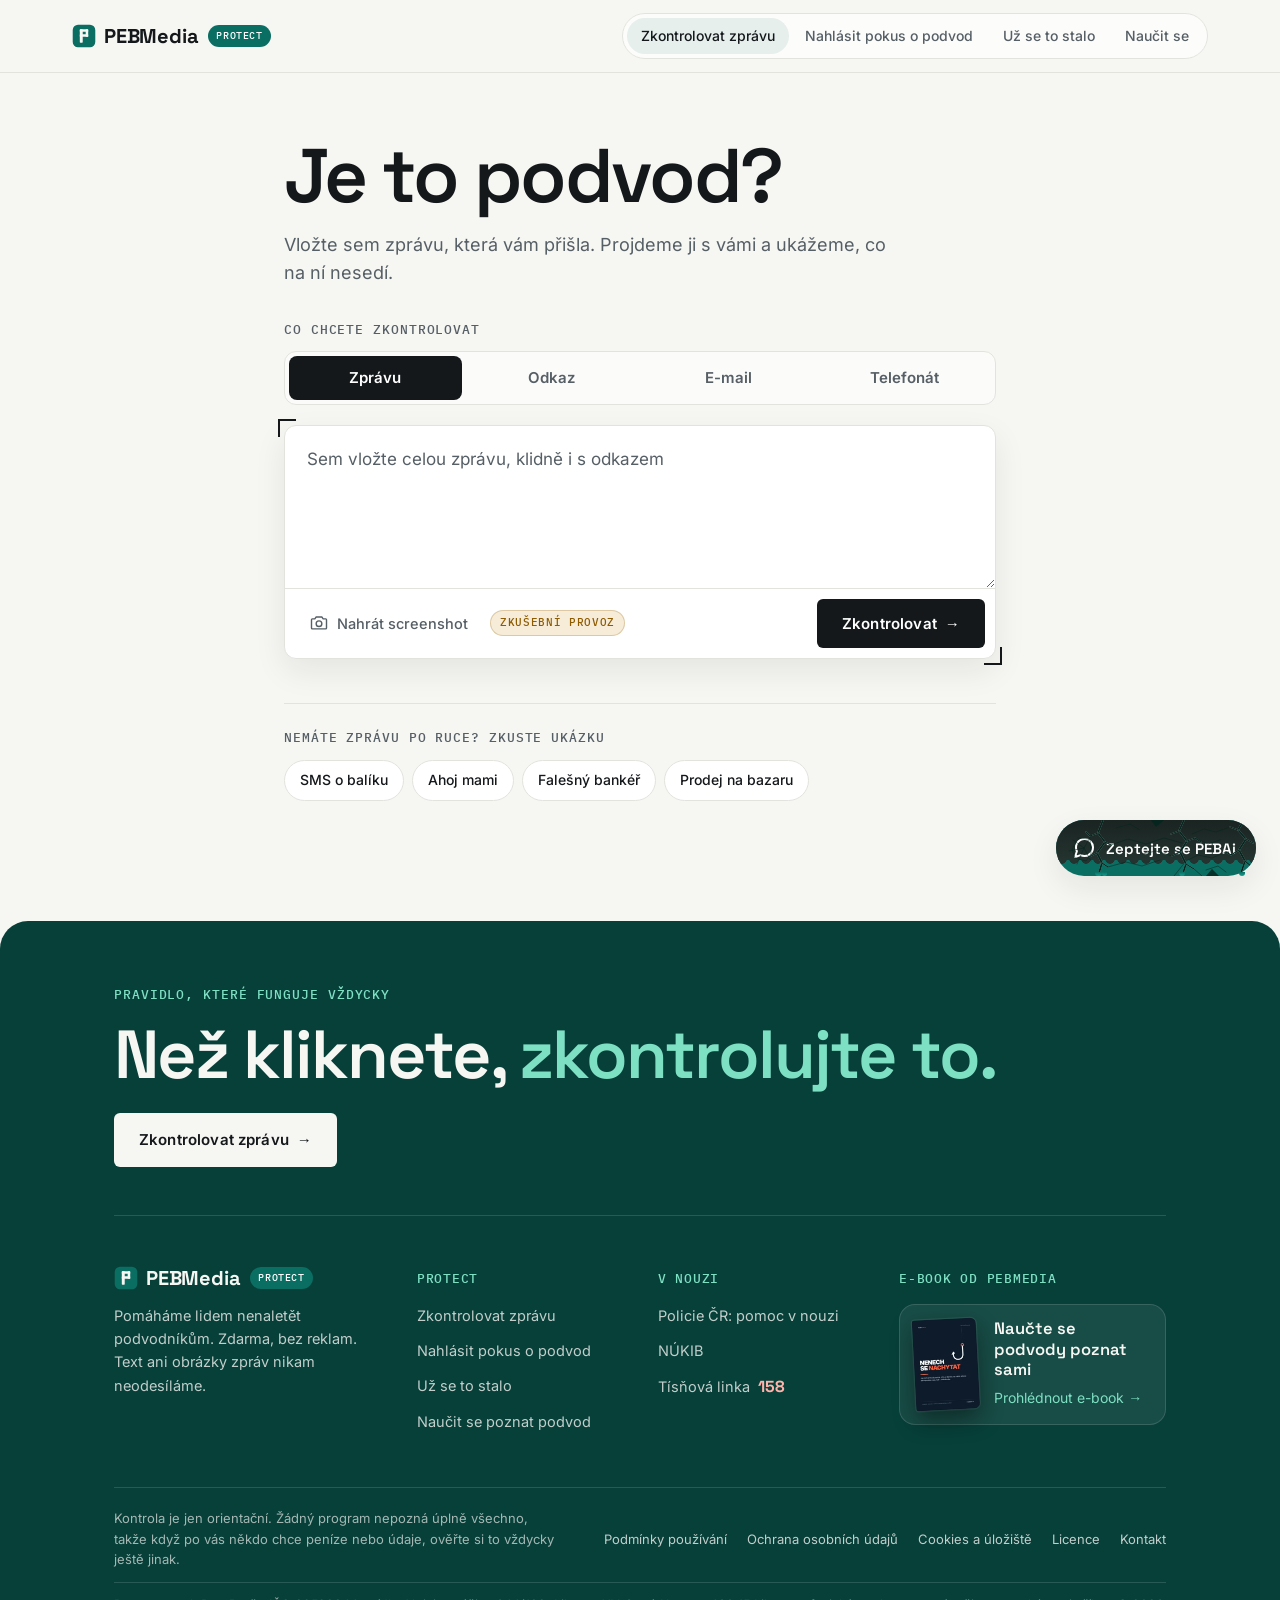
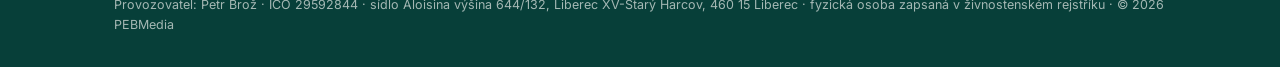
==== commit af24154c: "Anonymní počítání návštěv bez cookies, parametr ref u sdílení, úprava právních informací Co-Authored" ====
--- a/index.html
+++ b/index.html
@@ -645,5 +645,6 @@
 <script src="assets/training.js"></script>
 <script src="assets/app.js"></script>
 <script src="assets/pebai.js"></script>
+<script src="assets/stats.js"></script>
 </body>
 </html>
--- a/assets/pebai.css
+++ b/assets/pebai.css
@@ -111,7 +111,7 @@
 .pebai-stavba-titulek { margin: 6px 0 0; font-family: var(--font-display); font-weight: 700; font-size: 22px; color: #B42318; letter-spacing: -0.01em; }
 .pebai-stavba-text { margin: 0; max-width: 30ch; font-size: 14.5px; line-height: 1.5; color: var(--ink-soft); }
 .pebai-stavba-btn { margin-top: 6px; }
-.pebai-stavba-email { font-size: 13px; color: var(--accent); text-decoration: underline; }
+.pebai-stavba-email { font-size: 13px; color: var(--accent); text-decoration: underline; display: inline-flex; align-items: center; min-height: 44px; padding: 0 6px; }
 @media (prefers-reduced-motion: reduce) {
   .help-widget.is-open .help-widget-panel { animation: none; box-shadow: 0 0 0 2px #E5484D, 0 0 32px 6px rgba(229, 72, 77, 0.4); }
   .pebai-stavba-ikona svg { animation: none; }
@@ -181,3 +181,42 @@
   .pebai-odstep { animation: none; opacity: 0.85; }
 }
 .help-widget-toggle .pebai-praskliny svg { clip-path: inset(0 round 28px); }
+
+/* ---------------------------------- PEBAi: ještě víc prasklin a ubývající barva */
+/* Obsah tlačítka nad vrstvou „prázdna“, praskliny úplně nahoře. */
+.help-widget-toggle > svg, .help-widget-toggle-label { position: relative; z-index: 1; }
+.help-widget-toggle .pebai-praskliny { z-index: 2; }
+/* Barva z tlačítka vytéká: shora přibývá tmavé „prázdno“ s vlnící se hladinou. */
+.pebai-prazdno { position: absolute; inset: 0; z-index: 0; border-radius: inherit; overflow: hidden; pointer-events: none; }
+.pebai-vzduch {
+  position: absolute; left: 0; right: 0; top: 0; height: 0;
+  background: linear-gradient(180deg, #1A2422 0%, #24332F 100%);
+  animation: pebai-ubyva 22s 1.4s cubic-bezier(0.35, 0, 0.6, 1) forwards;
+}
+.pebai-vzduch::after {
+  content: ''; position: absolute; left: 0; right: 0; bottom: -5px; height: 6px;
+  background: radial-gradient(circle at 50% 0, #24332F 4.5px, transparent 5px) 0 0 / 12px 6px repeat-x;
+  animation: pebai-hladina 1.6s linear infinite;
+}
+@keyframes pebai-ubyva {
+  0% { height: 0; }
+  20% { height: 18%; }
+  45% { height: 38%; }
+  70% { height: 55%; }
+  100% { height: 72%; }
+}
+@keyframes pebai-hladina { to { background-position: 12px 0; } }
+.help-widget.is-open .pebai-prazdno { display: none; }
+
+.pebai-prasklina-3 { animation-delay: 1.9s; }
+.pebai-prasklina-3.pebai-prasklina-vetev { animation-delay: 2.3s; }
+.pebai-prasklina-vlas-2 { animation-delay: 2.7s; }
+.pebai-odstep-2 { animation-delay: 2s; }
+.pebai-stek-4 { left: calc(63% - 3px); width: 6px; animation-delay: 3.6s; animation-duration: 2.7s; }
+.pebai-kapka-7 { left: calc(63% - 4px); animation-delay: 3.6s; animation-duration: 2.7s; }
+.pebai-kapka-8 { left: calc(63% - 3px); width: 5px; height: 5px; animation-delay: 5s; animation-duration: 2.7s; }
+
+@media (prefers-reduced-motion: reduce) {
+  .pebai-vzduch { animation: none; height: 45%; }
+  .pebai-vzduch::after { animation: none; }
+}
